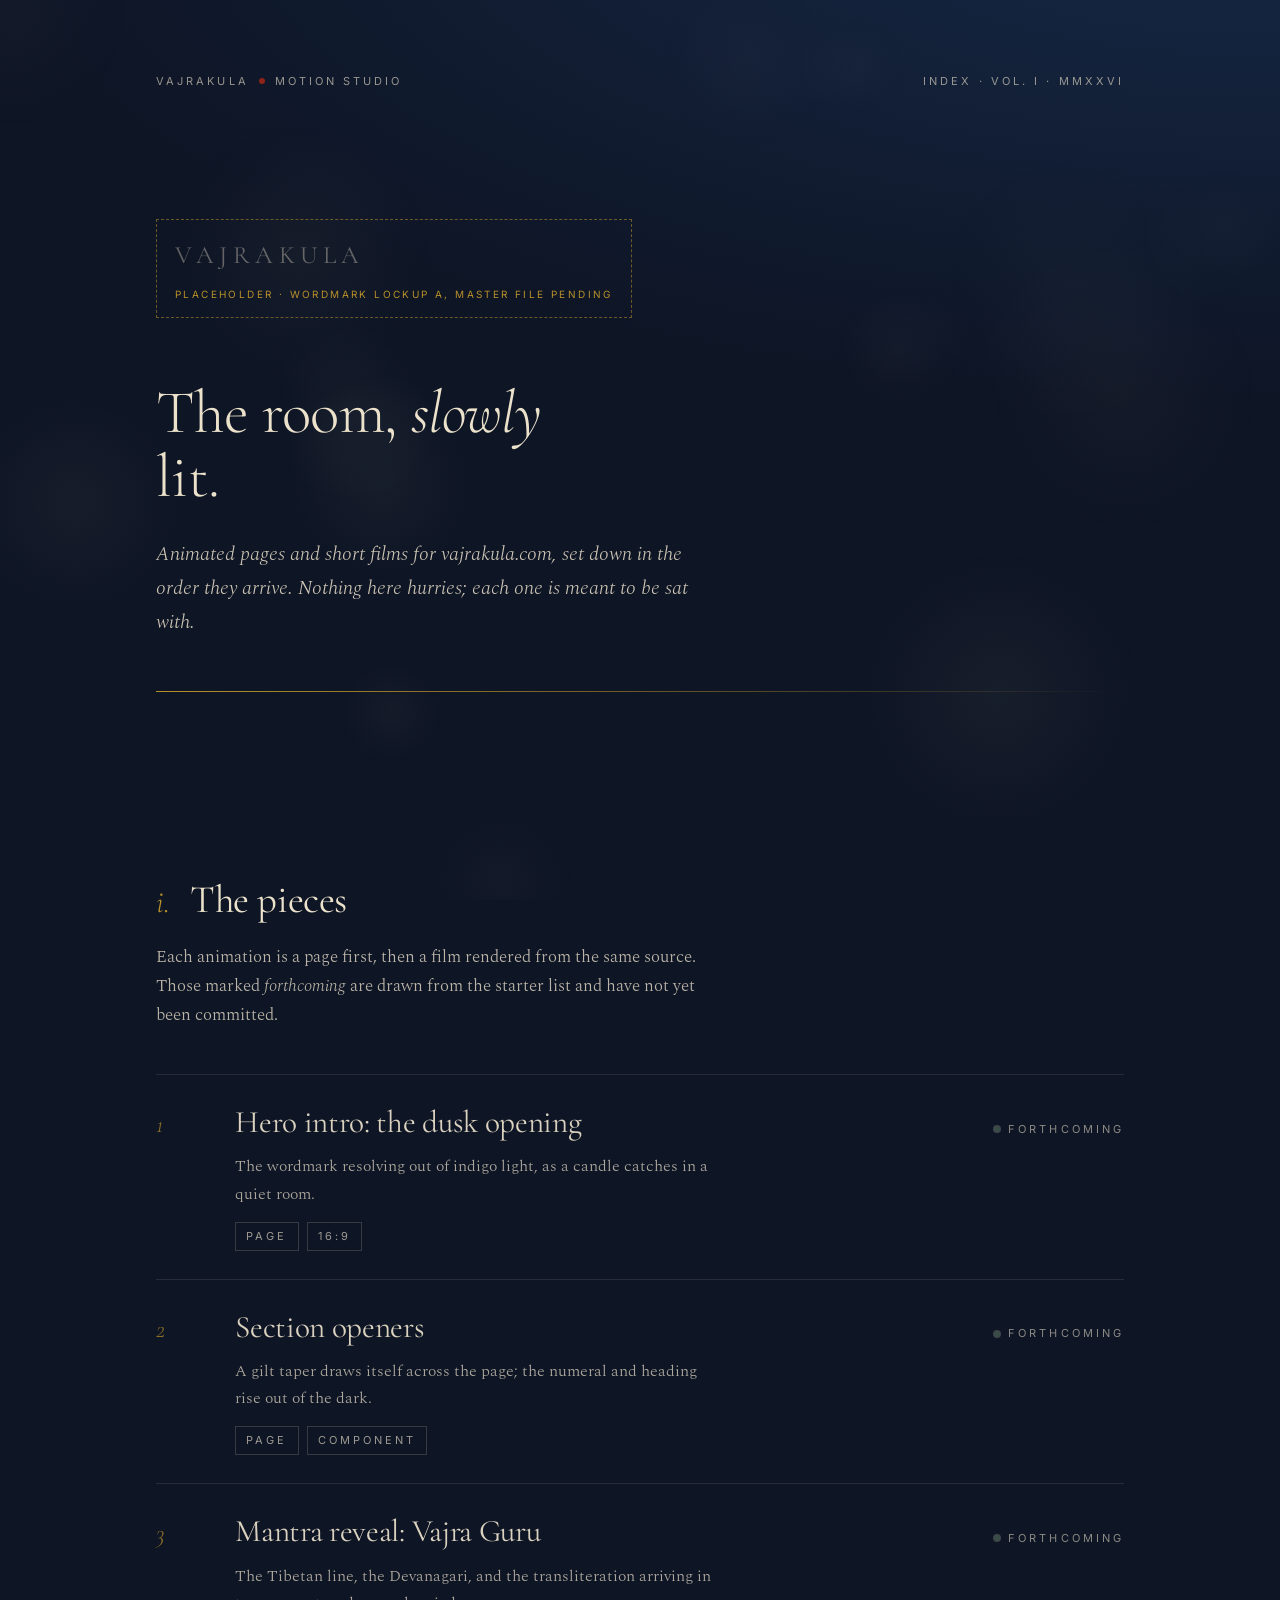
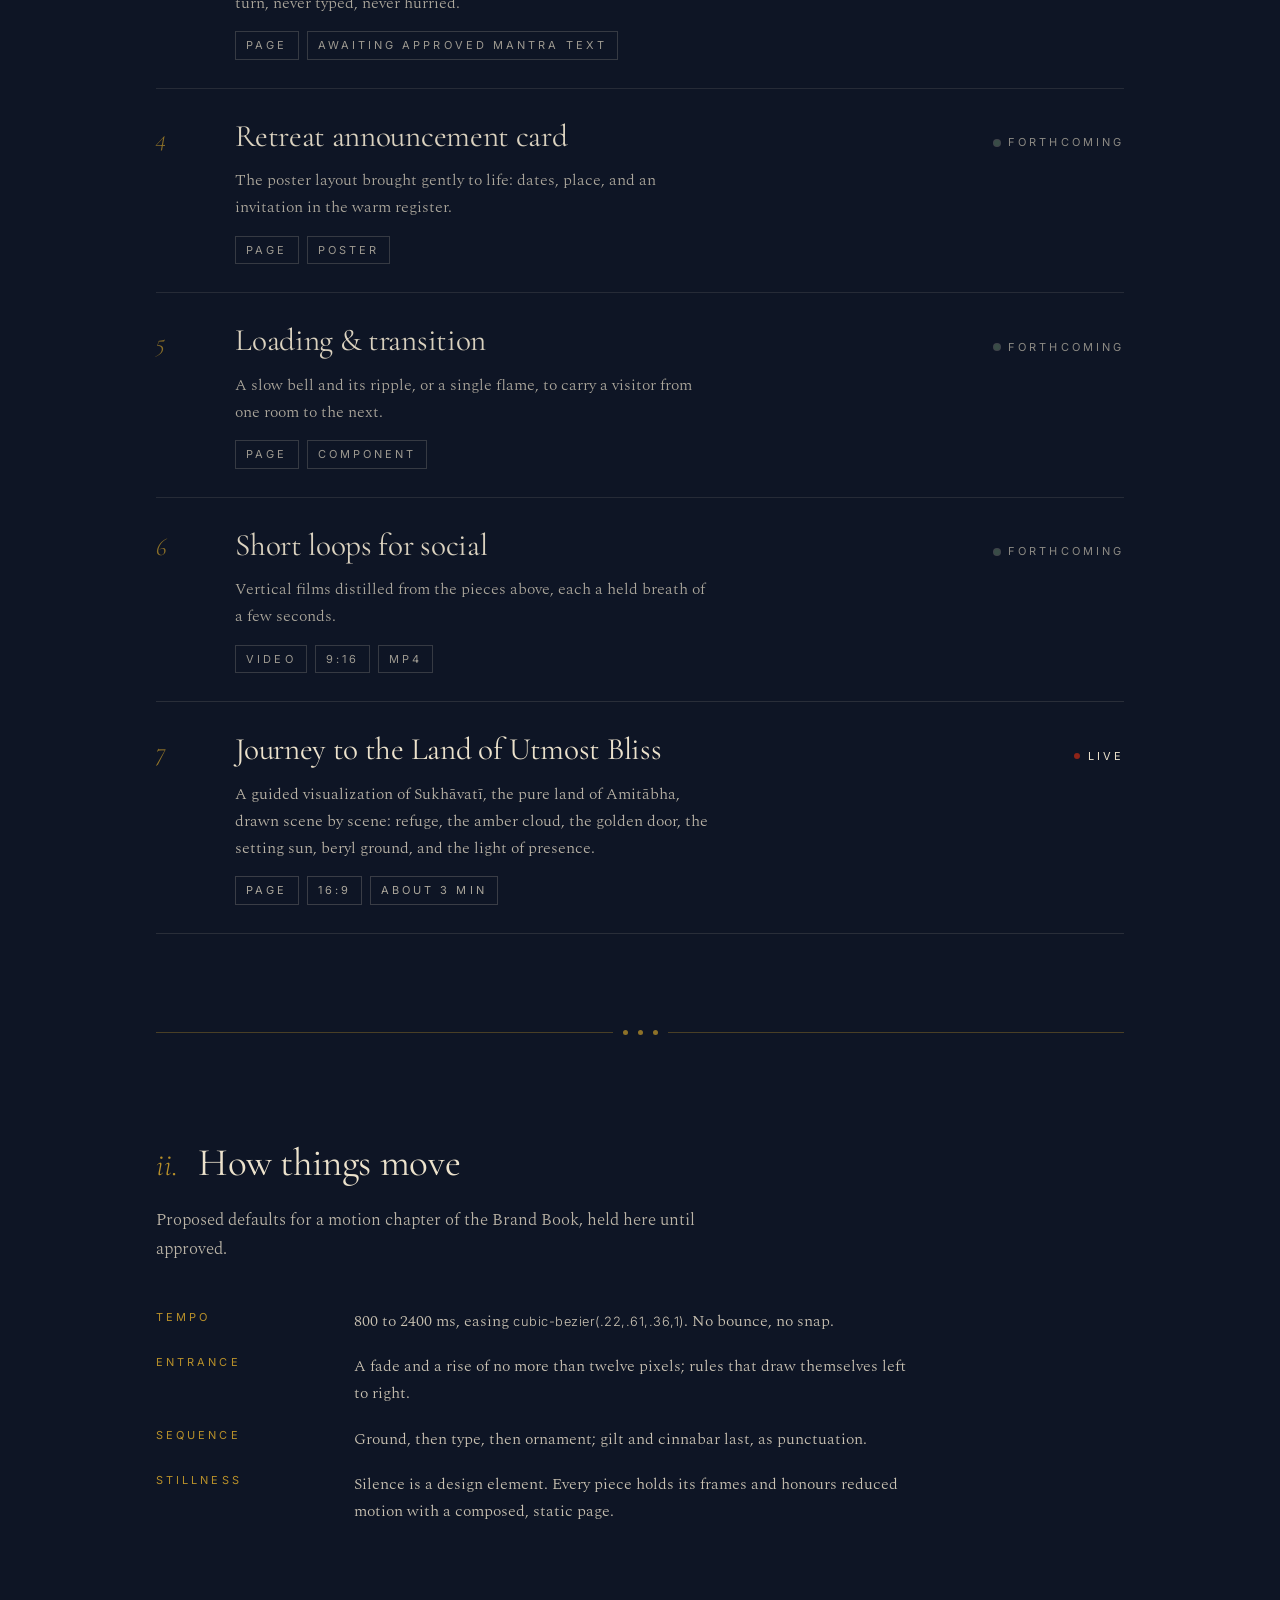
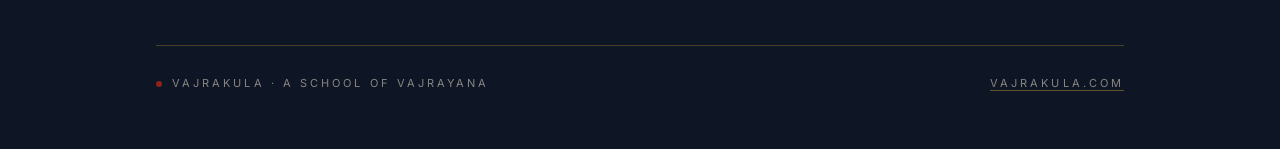
==== index.html @ 088aa79e "Add Utmost Bliss journey animation and list it on the index New piece at animations/utmost-bliss-jou" ====
<!doctype html>
<html lang="en">
<head>
<meta charset="utf-8">
<meta name="viewport" content="width=device-width, initial-scale=1">
<title>Vajrakula Motion Studio</title>
<meta name="description" content="An index of animated pages and short films for vajrakula.com.">
<meta name="theme-color" content="#0E1525">
<link rel="preconnect" href="https://fonts.googleapis.com">
<link rel="preconnect" href="https://fonts.gstatic.com" crossorigin>
<link href="https://fonts.googleapis.com/css2?family=Cormorant+Garamond:ital,wght@0,300;0,400;0,500;1,300;1,400&family=Inter:wght@300;400;500&family=Spectral:ital,wght@0,300;0,400;0,500;1,300;1,400&display=swap" rel="stylesheet">
<style>
  :root{
    --midnight:#0E1525; --lapis:#1D3A64; --bone:#ECE2CC; --jade:#3D524A;
    --cinnabar:#8E2418; --gilt:#B8902A; --sumi:#0A0908;
    --ease:cubic-bezier(.22,.61,.36,1);
    --display:"Cormorant Garamond","Cormorant",Georgia,"Times New Roman",serif;
    --body:"Spectral",Georgia,"Times New Roman",serif;
    --label:"Inter",system-ui,-apple-system,"Segoe UI",sans-serif;
    --step-0:1rem; --step-1:1.25rem; --step-2:1.5625rem; --step-3:1.953rem; --step-4:2.441rem; --step-5:3.052rem; --step-6:3.815rem;
  }
  *{box-sizing:border-box;margin:0;padding:0}
  html{background:var(--midnight);-webkit-text-size-adjust:100%}
  body{
    min-height:100vh;color:var(--bone);background:var(--midnight);
    font-family:var(--body);font-weight:300;font-size:1.0625rem;line-height:1.7;
    position:relative;overflow-x:hidden;
  }

  /* ground: lapis cooling toward midnight, drifting very slowly */
  .dusk{position:fixed;inset:0;z-index:0;pointer-events:none;
    background:
      radial-gradient(120% 70% at 70% -10%, rgba(29,58,100,.55), transparent 60%),
      radial-gradient(90% 60% at 10% 110%, rgba(29,58,100,.28), transparent 65%),
      var(--midnight);
    background-size:140% 140%,140% 140%,auto;
    animation:drift 48s var(--ease) infinite alternate;}
  @keyframes drift{from{background-position:0% 0%,100% 100%,0 0}to{background-position:30% 12%,70% 88%,0 0}}
  #smoke{position:fixed;inset:0;z-index:0;pointer-events:none;width:100%;height:100%;opacity:.9}

  .page{position:relative;z-index:1;max-width:1080px;margin:0 auto;padding:clamp(28px,6vw,72px) clamp(20px,5vw,56px) 56px}

  /* entrance: fade + slight rise, sequenced by --d */
  .rise{opacity:0;transform:translateY(12px);animation:rise 1600ms var(--ease) forwards;animation-delay:var(--d,0ms)}
  @keyframes rise{to{opacity:1;transform:none}}
  .draw{transform:scaleX(0);transform-origin:left center;animation:draw 2200ms var(--ease) forwards;animation-delay:var(--d,0ms)}
  @keyframes draw{to{transform:scaleX(1)}}
  .glow{opacity:0;animation:glow 2400ms var(--ease) forwards;animation-delay:var(--d,0ms)}
  @keyframes glow{to{opacity:1}}

  /* Inter: labels, folios only */
  .label{font-family:var(--label);font-weight:400;font-size:.6875rem;letter-spacing:.28em;text-transform:uppercase}

  /* head */
  .folio{display:flex;justify-content:space-between;gap:16px;color:rgba(236,226,204,.62)}
  .folio .dot{display:inline-block;width:6px;height:6px;border-radius:50%;background:var(--cinnabar);margin:0 .9em;vertical-align:middle;transform:translateY(-1px)}

  header.hero{padding:clamp(56px,11vw,128px) 0 clamp(40px,7vw,80px)}
  .mark-slot{
    display:inline-flex;flex-direction:column;gap:10px;align-items:flex-start;
    border:1px dashed rgba(184,144,42,.55);padding:14px 18px;margin-bottom:clamp(36px,6vw,64px);
    color:rgba(236,226,204,.7);
  }
  .mark-slot b{font-family:var(--display);font-weight:400;font-size:var(--step-2);letter-spacing:.22em;color:rgba(236,226,204,.38)}
  .mark-slot .label{font-size:.625rem;letter-spacing:.24em;color:var(--gilt)}

  h1{font-family:var(--display);font-weight:300;letter-spacing:-.01em;line-height:1.04;font-size:clamp(2.6rem,7.4vw,var(--step-6));max-width:14ch}
  h1 em{font-style:italic;font-weight:300}
  .lede{font-size:var(--step-1);font-style:italic;max-width:56ch;margin-top:28px;color:rgba(236,226,204,.86)}

  /* gilt taper */
  .taper{height:1px;width:100%;margin:clamp(32px,5vw,52px) 0 0;
    background:linear-gradient(90deg,var(--gilt) 0%,rgba(184,144,42,.6) 45%,transparent 100%)}

  /* sections */
  section{margin-top:clamp(56px,9vw,104px)}
  .opener{display:flex;align-items:baseline;gap:20px;margin-bottom:10px}
  .numeral{font-family:var(--display);font-style:italic;font-weight:300;font-size:var(--step-3);color:var(--gilt)}
  h2{font-family:var(--display);font-weight:400;letter-spacing:-.01em;font-size:var(--step-4);line-height:1.1}
  .note{max-width:60ch;color:rgba(236,226,204,.78);margin:14px 0 clamp(28px,4vw,44px)}

  /* animation list */
  ol.index{list-style:none}
  .piece{position:relative;display:grid;grid-template-columns:3.2rem 1fr auto;gap:8px 28px;align-items:baseline;
    padding:28px 0;border-top:1px solid rgba(236,226,204,.12);color:inherit;text-decoration:none}
  ol.index li:last-child .piece{border-bottom:1px solid rgba(236,226,204,.12)}
  .piece .n{font-family:var(--display);font-style:italic;font-size:var(--step-2);color:rgba(184,144,42,.8)}
  .piece h3{font-family:var(--display);font-weight:400;font-size:var(--step-3);line-height:1.15;letter-spacing:-.01em;grid-column:2}
  .piece p{grid-column:2;max-width:60ch;color:rgba(236,226,204,.78);font-size:1rem}
  .piece .meta{grid-column:3;grid-row:1 / span 2;text-align:right;display:flex;flex-direction:column;gap:8px;align-items:flex-end;color:rgba(236,226,204,.62)}
  .tags{display:flex;gap:8px;flex-wrap:wrap;grid-column:2;margin-top:6px}
  .tag{border:1px solid rgba(236,226,204,.2);padding:4px 10px;color:rgba(236,226,204,.7)}
  .status{display:inline-flex;align-items:center;gap:.7em}
  .status i{width:6px;height:6px;border-radius:50%;background:var(--jade);box-shadow:0 0 0 1px rgba(236,226,204,.25)}
  .status.live i{background:var(--cinnabar);box-shadow:none}
  .status.live{color:var(--bone)}

  /* live pieces are links; the gilt rule draws under the title on hover/focus */
  a.piece h3{background:linear-gradient(var(--gilt),var(--gilt)) 0 100%/0% 1px no-repeat;
    transition:background-size 1200ms var(--ease);display:inline-block;justify-self:start;padding-bottom:4px}
  a.piece:hover h3,a.piece:focus-visible h3{background-size:100% 1px}
  a.piece:focus-visible{outline:1px solid var(--gilt);outline-offset:6px}
  a.piece::after{content:"";position:absolute;inset:0;background:radial-gradient(60% 100% at 20% 50%,rgba(184,144,42,.07),transparent 70%);opacity:0;transition:opacity 1400ms var(--ease);pointer-events:none}
  a.piece:hover::after{opacity:1}
  li.pending .piece{opacity:.92}

  /* rosary rule between sections */
  .rosary{display:flex;align-items:center;gap:10px;margin-top:clamp(56px,9vw,96px);color:var(--gilt)}
  .rosary span{width:5px;height:5px;border-radius:50%;background:currentColor;opacity:.75}
  .rosary hr{flex:1;border:0;height:1px;background:rgba(184,144,42,.35)}

  /* motion defaults */
  dl.defaults{display:grid;grid-template-columns:minmax(120px,170px) 1fr;gap:18px 28px;max-width:760px}
  dl.defaults dt{color:var(--gilt)}
  dl.defaults dd{color:rgba(236,226,204,.85);font-size:1rem}

  /* footer */
  footer{margin-top:clamp(64px,10vw,120px);padding-top:28px;border-top:1px solid rgba(184,144,42,.35);
    display:flex;justify-content:space-between;gap:16px;flex-wrap:wrap;color:rgba(236,226,204,.55)}
  footer .dot{display:inline-block;width:6px;height:6px;border-radius:50%;background:var(--cinnabar);margin-right:.9em;vertical-align:middle}
  footer a{color:inherit;text-decoration:none;border-bottom:1px solid rgba(184,144,42,.5)}

  @media (max-width:640px){
    .piece{grid-template-columns:2.4rem 1fr;gap:6px 16px}
    .piece .meta{grid-column:2;grid-row:auto;flex-direction:row;align-items:center;text-align:left;margin-top:4px}
    dl.defaults{grid-template-columns:1fr;gap:4px 0}
    dl.defaults dd{margin-bottom:14px}
  }

  /* reduced motion: fully composed, static */
  @media (prefers-reduced-motion:reduce){
    .rise,.draw,.glow{animation:none!important;opacity:1!important;transform:none!important}
    .dusk{animation:none}
    #smoke{display:none}
    a.piece h3{transition:none}
  }
</style>
</head>
<body>
<div class="dusk" aria-hidden="true"></div>
<canvas id="smoke" aria-hidden="true"></canvas>

<main class="page">

  <div class="folio label rise" style="--d:200ms">
    <span>Vajrakula<i class="dot"></i>Motion Studio</span>
    <span>Index · Vol. I · MMXXVI</span>
  </div>

  <header class="hero">
    <!-- PLACEHOLDER: replace with Wordmark lockup A (stacked primary) from the master files. Not re-typeset on purpose. -->
    <div class="mark-slot rise" style="--d:900ms">
      <b aria-hidden="true">VAJRAKULA</b>
      <span class="label">Placeholder · wordmark lockup A, master file pending</span>
    </div>

    <h1 class="rise" style="--d:1500ms">The room, <em>slowly</em> lit.</h1>
    <p class="lede rise" style="--d:2300ms">Animated pages and short films for vajrakula.com, set down in the order they arrive. Nothing here hurries; each one is meant to be sat with.</p>
    <div class="taper draw" style="--d:3000ms" aria-hidden="true"></div>
  </header>

  <section aria-labelledby="pieces">
    <div class="opener rise" style="--d:3400ms">
      <span class="numeral">i.</span>
      <h2 id="pieces">The pieces</h2>
    </div>
    <p class="note rise" style="--d:3600ms">Each animation is a page first, then a film rendered from the same source. Those marked <em>forthcoming</em> are drawn from the starter list and have not yet been committed.</p>

    <ol class="index">

      <!--
        TO PUBLISH A PIECE: change its <div class="piece"> to <a class="piece" href="animations/<folder>/">,
        close with </a>, add class "live" to .status, and swap "Forthcoming" for "Live".
        Commit the folder animations/<folder>/ (index.html, style.css, script.js, assets/).
      -->

      <li class="pending rise" style="--d:3900ms">
        <div class="piece">
          <span class="n">1</span>
          <h3>Hero intro: the dusk opening</h3>
          <p>The wordmark resolving out of indigo light, as a candle catches in a quiet room.</p>
          <div class="tags label"><span class="tag">Page</span><span class="tag">16:9</span></div>
          <div class="meta label"><span class="status"><i></i>Forthcoming</span></div>
        </div>
      </li>

      <li class="pending rise" style="--d:4200ms">
        <div class="piece">
          <span class="n">2</span>
          <h3>Section openers</h3>
          <p>A gilt taper draws itself across the page; the numeral and heading rise out of the dark.</p>
          <div class="tags label"><span class="tag">Page</span><span class="tag">Component</span></div>
          <div class="meta label"><span class="status"><i></i>Forthcoming</span></div>
        </div>
      </li>

      <li class="pending rise" style="--d:4500ms">
        <div class="piece">
          <span class="n">3</span>
          <h3>Mantra reveal: Vajra Guru</h3>
          <p>The Tibetan line, the Devanagari, and the transliteration arriving in turn, never typed, never hurried.</p>
          <div class="tags label"><span class="tag">Page</span><span class="tag">Awaiting approved mantra text</span></div>
          <div class="meta label"><span class="status"><i></i>Forthcoming</span></div>
        </div>
      </li>

      <li class="pending rise" style="--d:4800ms">
        <div class="piece">
          <span class="n">4</span>
          <h3>Retreat announcement card</h3>
          <p>The poster layout brought gently to life: dates, place, and an invitation in the warm register.</p>
          <div class="tags label"><span class="tag">Page</span><span class="tag">Poster</span></div>
          <div class="meta label"><span class="status"><i></i>Forthcoming</span></div>
        </div>
      </li>

      <li class="pending rise" style="--d:5100ms">
        <div class="piece">
          <span class="n">5</span>
          <h3>Loading &amp; transition</h3>
          <p>A slow bell and its ripple, or a single flame, to carry a visitor from one room to the next.</p>
          <div class="tags label"><span class="tag">Page</span><span class="tag">Component</span></div>
          <div class="meta label"><span class="status"><i></i>Forthcoming</span></div>
        </div>
      </li>

      <li class="pending rise" style="--d:5400ms">
        <div class="piece">
          <span class="n">6</span>
          <h3>Short loops for social</h3>
          <p>Vertical films distilled from the pieces above, each a held breath of a few seconds.</p>
          <div class="tags label"><span class="tag">Video</span><span class="tag">9:16</span><span class="tag">MP4</span></div>
          <div class="meta label"><span class="status"><i></i>Forthcoming</span></div>
        </div>
      </li>

      <li class="rise" style="--d:5700ms">
        <a class="piece" href="animations/utmost-bliss-journey/">
          <span class="n">7</span>
          <h3>Journey to the Land of Utmost Bliss</h3>
          <p>A guided visualization of Sukhāvatī, the pure land of Amitābha, drawn scene by scene: refuge, the amber cloud, the golden door, the setting sun, beryl ground, and the light of presence.</p>
          <div class="tags label"><span class="tag">Page</span><span class="tag">16:9</span><span class="tag">About 3 min</span></div>
          <div class="meta label"><span class="status live"><i></i>Live</span></div>
        </a>
      </li>

    </ol>
  </section>

  <div class="rosary glow" style="--d:5800ms" aria-hidden="true"><hr><span></span><span></span><span></span><hr></div>

  <section aria-labelledby="tempo">
    <div class="opener rise" style="--d:6000ms">
      <span class="numeral">ii.</span>
      <h2 id="tempo">How things move</h2>
    </div>
    <p class="note rise" style="--d:6200ms">Proposed defaults for a motion chapter of the Brand Book, held here until approved.</p>
    <dl class="defaults rise" style="--d:6400ms">
      <dt class="label">Tempo</dt><dd>800 to 2400 ms, easing <code style="font-family:var(--label);font-size:.8em;letter-spacing:.04em">cubic-bezier(.22,.61,.36,1)</code>. No bounce, no snap.</dd>
      <dt class="label">Entrance</dt><dd>A fade and a rise of no more than twelve pixels; rules that draw themselves left to right.</dd>
      <dt class="label">Sequence</dt><dd>Ground, then type, then ornament; gilt and cinnabar last, as punctuation.</dd>
      <dt class="label">Stillness</dt><dd>Silence is a design element. Every piece holds its frames and honours reduced motion with a composed, static page.</dd>
    </dl>
  </section>

  <footer class="label rise" style="--d:6800ms">
    <span><i class="dot"></i>Vajrakula · A School of Vajrayana</span>
    <span><a href="https://vajrakula.com">vajrakula.com</a></span>
  </footer>
</main>

<script>
/* Incense smoke: a few slow, faint drifting wisps. Skipped entirely under reduced motion. */
(function(){
  if (window.matchMedia && matchMedia('(prefers-reduced-motion: reduce)').matches) return;
  var c = document.getElementById('smoke'), x = c.getContext('2d'), W, H, P = [], dpr = Math.min(window.devicePixelRatio||1, 2);
  function size(){ W = c.width = innerWidth*dpr; H = c.height = innerHeight*dpr; }
  function spawn(init){
    return { x: Math.random()*W, y: init ? Math.random()*H : H + 80*dpr,
      r: (60 + Math.random()*120)*dpr, vy: -(.10 + Math.random()*.16)*dpr,
      ph: Math.random()*6.28, sw: (.15 + Math.random()*.25)*dpr, a: .018 + Math.random()*.03 };
  }
  size(); addEventListener('resize', size);
  for (var i=0;i<14;i++) P.push(spawn(true));
  function frame(t){
    x.clearRect(0,0,W,H);
    for (var i=0;i<P.length;i++){
      var p=P[i]; p.y+=p.vy; p.x+=Math.sin(t/4000+p.ph)*p.sw;
      if (p.y < -p.r) P[i]=spawn(false);
      var g=x.createRadialGradient(p.x,p.y,0,p.x,p.y,p.r);
      g.addColorStop(0,'rgba(236,226,204,'+p.a+')'); g.addColorStop(1,'rgba(236,226,204,0)');
      x.fillStyle=g; x.beginPath(); x.arc(p.x,p.y,p.r,0,6.283); x.fill();
    }
    requestAnimationFrame(frame);
  }
  requestAnimationFrame(frame);
})();
</script>
</body>
</html>
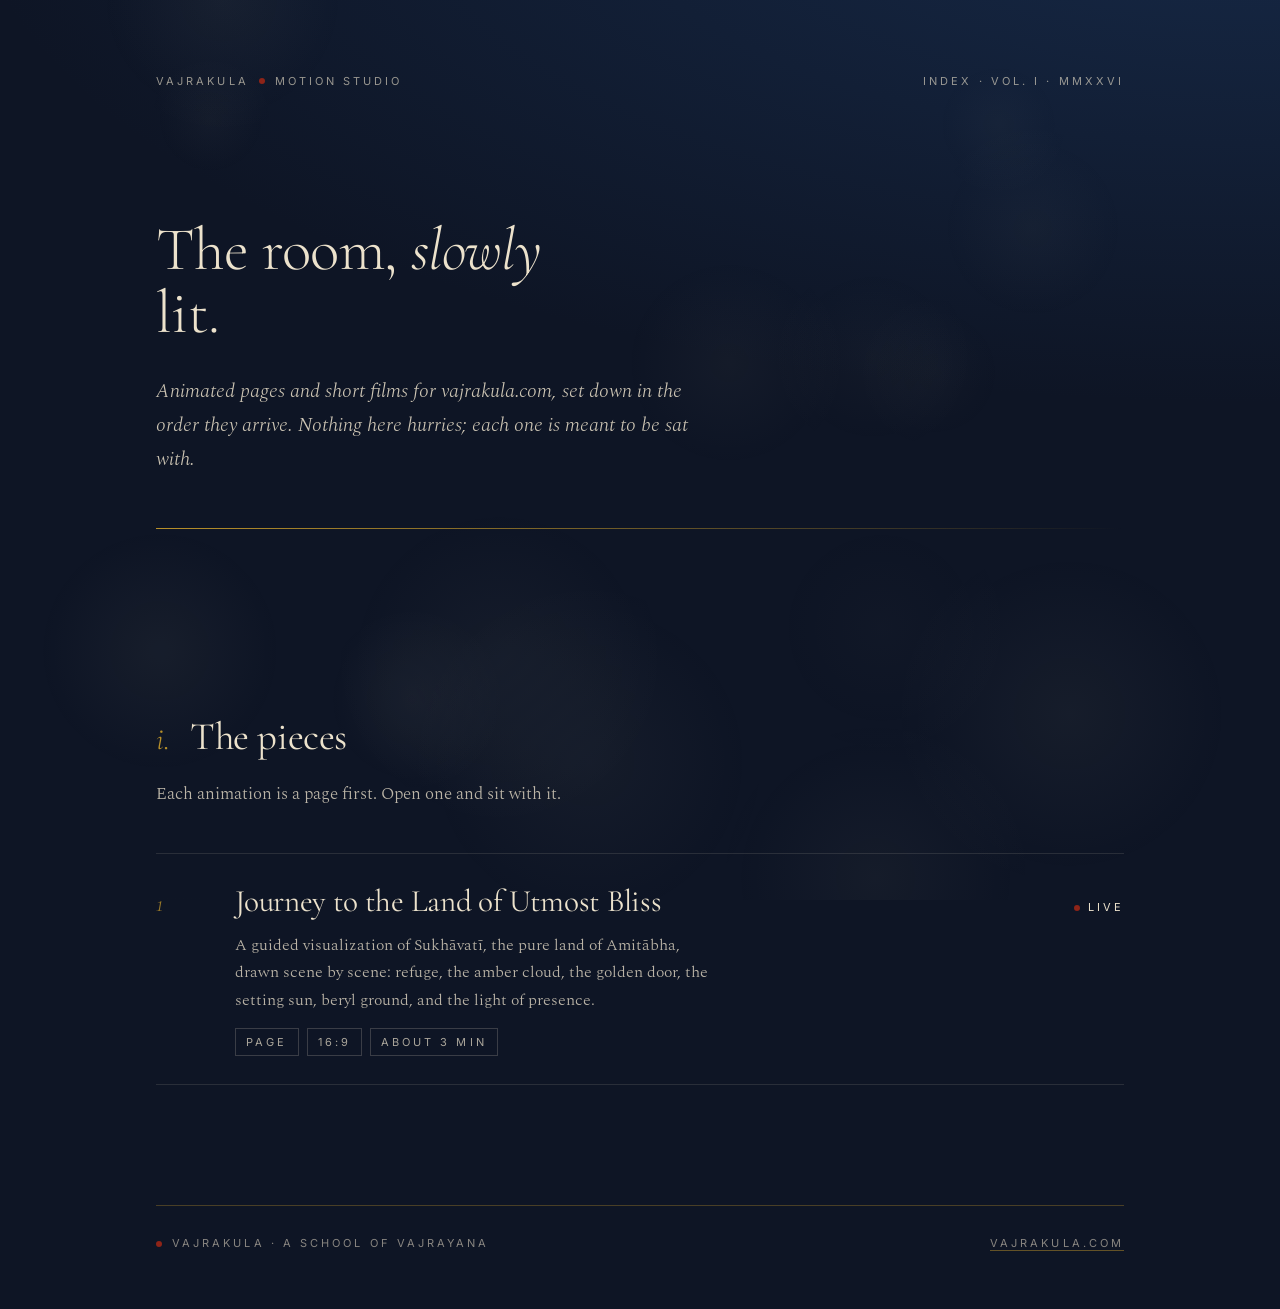
==== commit 8a0ae086: "Simplify index to live pieces only Remove the wordmark placeholder, the six forthcoming entries, the" ====
--- a/index.html
+++ b/index.html
@@ -56,13 +56,6 @@
   .folio .dot{display:inline-block;width:6px;height:6px;border-radius:50%;background:var(--cinnabar);margin:0 .9em;vertical-align:middle;transform:translateY(-1px)}
 
   header.hero{padding:clamp(56px,11vw,128px) 0 clamp(40px,7vw,80px)}
-  .mark-slot{
-    display:inline-flex;flex-direction:column;gap:10px;align-items:flex-start;
-    border:1px dashed rgba(184,144,42,.55);padding:14px 18px;margin-bottom:clamp(36px,6vw,64px);
-    color:rgba(236,226,204,.7);
-  }
-  .mark-slot b{font-family:var(--display);font-weight:400;font-size:var(--step-2);letter-spacing:.22em;color:rgba(236,226,204,.38)}
-  .mark-slot .label{font-size:.625rem;letter-spacing:.24em;color:var(--gilt)}
 
   h1{font-family:var(--display);font-weight:300;letter-spacing:-.01em;line-height:1.04;font-size:clamp(2.6rem,7.4vw,var(--step-6));max-width:14ch}
   h1 em{font-style:italic;font-weight:300}
@@ -102,7 +95,6 @@
   a.piece:focus-visible{outline:1px solid var(--gilt);outline-offset:6px}
   a.piece::after{content:"";position:absolute;inset:0;background:radial-gradient(60% 100% at 20% 50%,rgba(184,144,42,.07),transparent 70%);opacity:0;transition:opacity 1400ms var(--ease);pointer-events:none}
   a.piece:hover::after{opacity:1}
-  li.pending .piece{opacity:.92}
 
   /* rosary rule between sections */
   .rosary{display:flex;align-items:center;gap:10px;margin-top:clamp(56px,9vw,96px);color:var(--gilt)}
@@ -148,12 +140,6 @@
   </div>
 
   <header class="hero">
-    <!-- PLACEHOLDER: replace with Wordmark lockup A (stacked primary) from the master files. Not re-typeset on purpose. -->
-    <div class="mark-slot rise" style="--d:900ms">
-      <b aria-hidden="true">VAJRAKULA</b>
-      <span class="label">Placeholder · wordmark lockup A, master file pending</span>
-    </div>
-
     <h1 class="rise" style="--d:1500ms">The room, <em>slowly</em> lit.</h1>
     <p class="lede rise" style="--d:2300ms">Animated pages and short films for vajrakula.com, set down in the order they arrive. Nothing here hurries; each one is meant to be sat with.</p>
     <div class="taper draw" style="--d:3000ms" aria-hidden="true"></div>
@@ -164,79 +150,12 @@
       <span class="numeral">i.</span>
       <h2 id="pieces">The pieces</h2>
     </div>
-    <p class="note rise" style="--d:3600ms">Each animation is a page first, then a film rendered from the same source. Those marked <em>forthcoming</em> are drawn from the starter list and have not yet been committed.</p>
+    <p class="note rise" style="--d:3600ms">Each animation is a page first. Open one and sit with it.</p>
 
     <ol class="index">
-
-      <!--
-        TO PUBLISH A PIECE: change its <div class="piece"> to <a class="piece" href="animations/<folder>/">,
-        close with </a>, add class "live" to .status, and swap "Forthcoming" for "Live".
-        Commit the folder animations/<folder>/ (index.html, style.css, script.js, assets/).
-      -->
-
-      <li class="pending rise" style="--d:3900ms">
-        <div class="piece">
+      <li class="rise" style="--d:3900ms">
+        <a class="piece" href="animations/utmost-bliss-journey/">
           <span class="n">1</span>
-          <h3>Hero intro: the dusk opening</h3>
-          <p>The wordmark resolving out of indigo light, as a candle catches in a quiet room.</p>
-          <div class="tags label"><span class="tag">Page</span><span class="tag">16:9</span></div>
-          <div class="meta label"><span class="status"><i></i>Forthcoming</span></div>
-        </div>
-      </li>
-
-      <li class="pending rise" style="--d:4200ms">
-        <div class="piece">
-          <span class="n">2</span>
-          <h3>Section openers</h3>
-          <p>A gilt taper draws itself across the page; the numeral and heading rise out of the dark.</p>
-          <div class="tags label"><span class="tag">Page</span><span class="tag">Component</span></div>
-          <div class="meta label"><span class="status"><i></i>Forthcoming</span></div>
-        </div>
-      </li>
-
-      <li class="pending rise" style="--d:4500ms">
-        <div class="piece">
-          <span class="n">3</span>
-          <h3>Mantra reveal: Vajra Guru</h3>
-          <p>The Tibetan line, the Devanagari, and the transliteration arriving in turn, never typed, never hurried.</p>
-          <div class="tags label"><span class="tag">Page</span><span class="tag">Awaiting approved mantra text</span></div>
-          <div class="meta label"><span class="status"><i></i>Forthcoming</span></div>
-        </div>
-      </li>
-
-      <li class="pending rise" style="--d:4800ms">
-        <div class="piece">
-          <span class="n">4</span>
-          <h3>Retreat announcement card</h3>
-          <p>The poster layout brought gently to life: dates, place, and an invitation in the warm register.</p>
-          <div class="tags label"><span class="tag">Page</span><span class="tag">Poster</span></div>
-          <div class="meta label"><span class="status"><i></i>Forthcoming</span></div>
-        </div>
-      </li>
-
-      <li class="pending rise" style="--d:5100ms">
-        <div class="piece">
-          <span class="n">5</span>
-          <h3>Loading &amp; transition</h3>
-          <p>A slow bell and its ripple, or a single flame, to carry a visitor from one room to the next.</p>
-          <div class="tags label"><span class="tag">Page</span><span class="tag">Component</span></div>
-          <div class="meta label"><span class="status"><i></i>Forthcoming</span></div>
-        </div>
-      </li>
-
-      <li class="pending rise" style="--d:5400ms">
-        <div class="piece">
-          <span class="n">6</span>
-          <h3>Short loops for social</h3>
-          <p>Vertical films distilled from the pieces above, each a held breath of a few seconds.</p>
-          <div class="tags label"><span class="tag">Video</span><span class="tag">9:16</span><span class="tag">MP4</span></div>
-          <div class="meta label"><span class="status"><i></i>Forthcoming</span></div>
-        </div>
-      </li>
-
-      <li class="rise" style="--d:5700ms">
-        <a class="piece" href="animations/utmost-bliss-journey/">
-          <span class="n">7</span>
           <h3>Journey to the Land of Utmost Bliss</h3>
           <p>A guided visualization of Sukhāvatī, the pure land of Amitābha, drawn scene by scene: refuge, the amber cloud, the golden door, the setting sun, beryl ground, and the light of presence.</p>
           <div class="tags label"><span class="tag">Page</span><span class="tag">16:9</span><span class="tag">About 3 min</span></div>
@@ -247,23 +166,8 @@
     </ol>
   </section>
 
-  <div class="rosary glow" style="--d:5800ms" aria-hidden="true"><hr><span></span><span></span><span></span><hr></div>
-
-  <section aria-labelledby="tempo">
-    <div class="opener rise" style="--d:6000ms">
-      <span class="numeral">ii.</span>
-      <h2 id="tempo">How things move</h2>
-    </div>
-    <p class="note rise" style="--d:6200ms">Proposed defaults for a motion chapter of the Brand Book, held here until approved.</p>
-    <dl class="defaults rise" style="--d:6400ms">
-      <dt class="label">Tempo</dt><dd>800 to 2400 ms, easing <code style="font-family:var(--label);font-size:.8em;letter-spacing:.04em">cubic-bezier(.22,.61,.36,1)</code>. No bounce, no snap.</dd>
-      <dt class="label">Entrance</dt><dd>A fade and a rise of no more than twelve pixels; rules that draw themselves left to right.</dd>
-      <dt class="label">Sequence</dt><dd>Ground, then type, then ornament; gilt and cinnabar last, as punctuation.</dd>
-      <dt class="label">Stillness</dt><dd>Silence is a design element. Every piece holds its frames and honours reduced motion with a composed, static page.</dd>
-    </dl>
-  </section>
-
-  <footer class="label rise" style="--d:6800ms">
+
+  <footer class="label rise" style="--d:4400ms">
     <span><i class="dot"></i>Vajrakula · A School of Vajrayana</span>
     <span><a href="https://vajrakula.com">vajrakula.com</a></span>
   </footer>
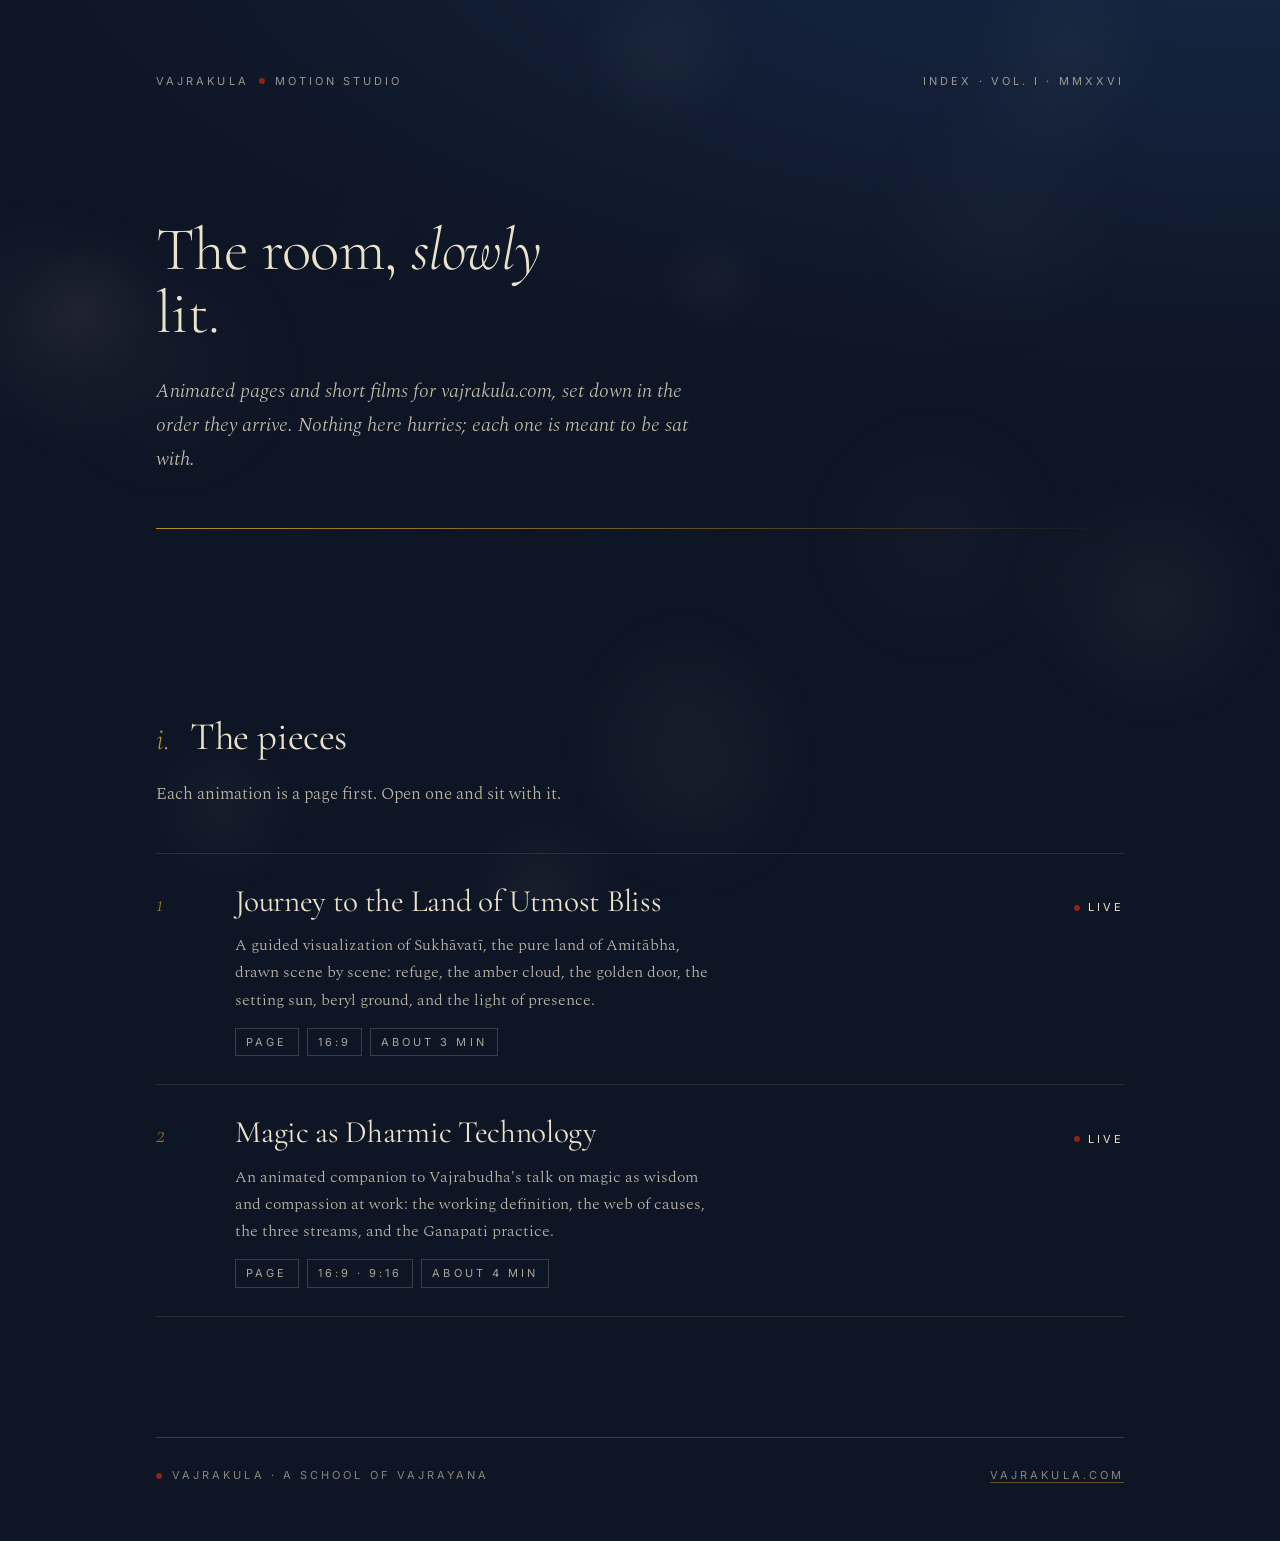
==== commit d2bf8f03: "Add Magic as Dharmic Technology animation Animated companion to Vajrabudha's talk (10 chapters, ~4 m" ====
--- a/index.html
+++ b/index.html
@@ -163,6 +163,16 @@
         </a>
       </li>
 
+      <li class="rise" style="--d:4300ms">
+        <a class="piece" href="animations/magic-dharmic-technology/">
+          <span class="n">2</span>
+          <h3>Magic as Dharmic Technology</h3>
+          <p>An animated companion to Vajrabudha's talk on magic as wisdom and compassion at work: the working definition, the web of causes, the three streams, and the Ganapati practice.</p>
+          <div class="tags label"><span class="tag">Page</span><span class="tag">16:9 · 9:16</span><span class="tag">About 4 min</span></div>
+          <div class="meta label"><span class="status live"><i></i>Live</span></div>
+        </a>
+      </li>
+
     </ol>
   </section>
 
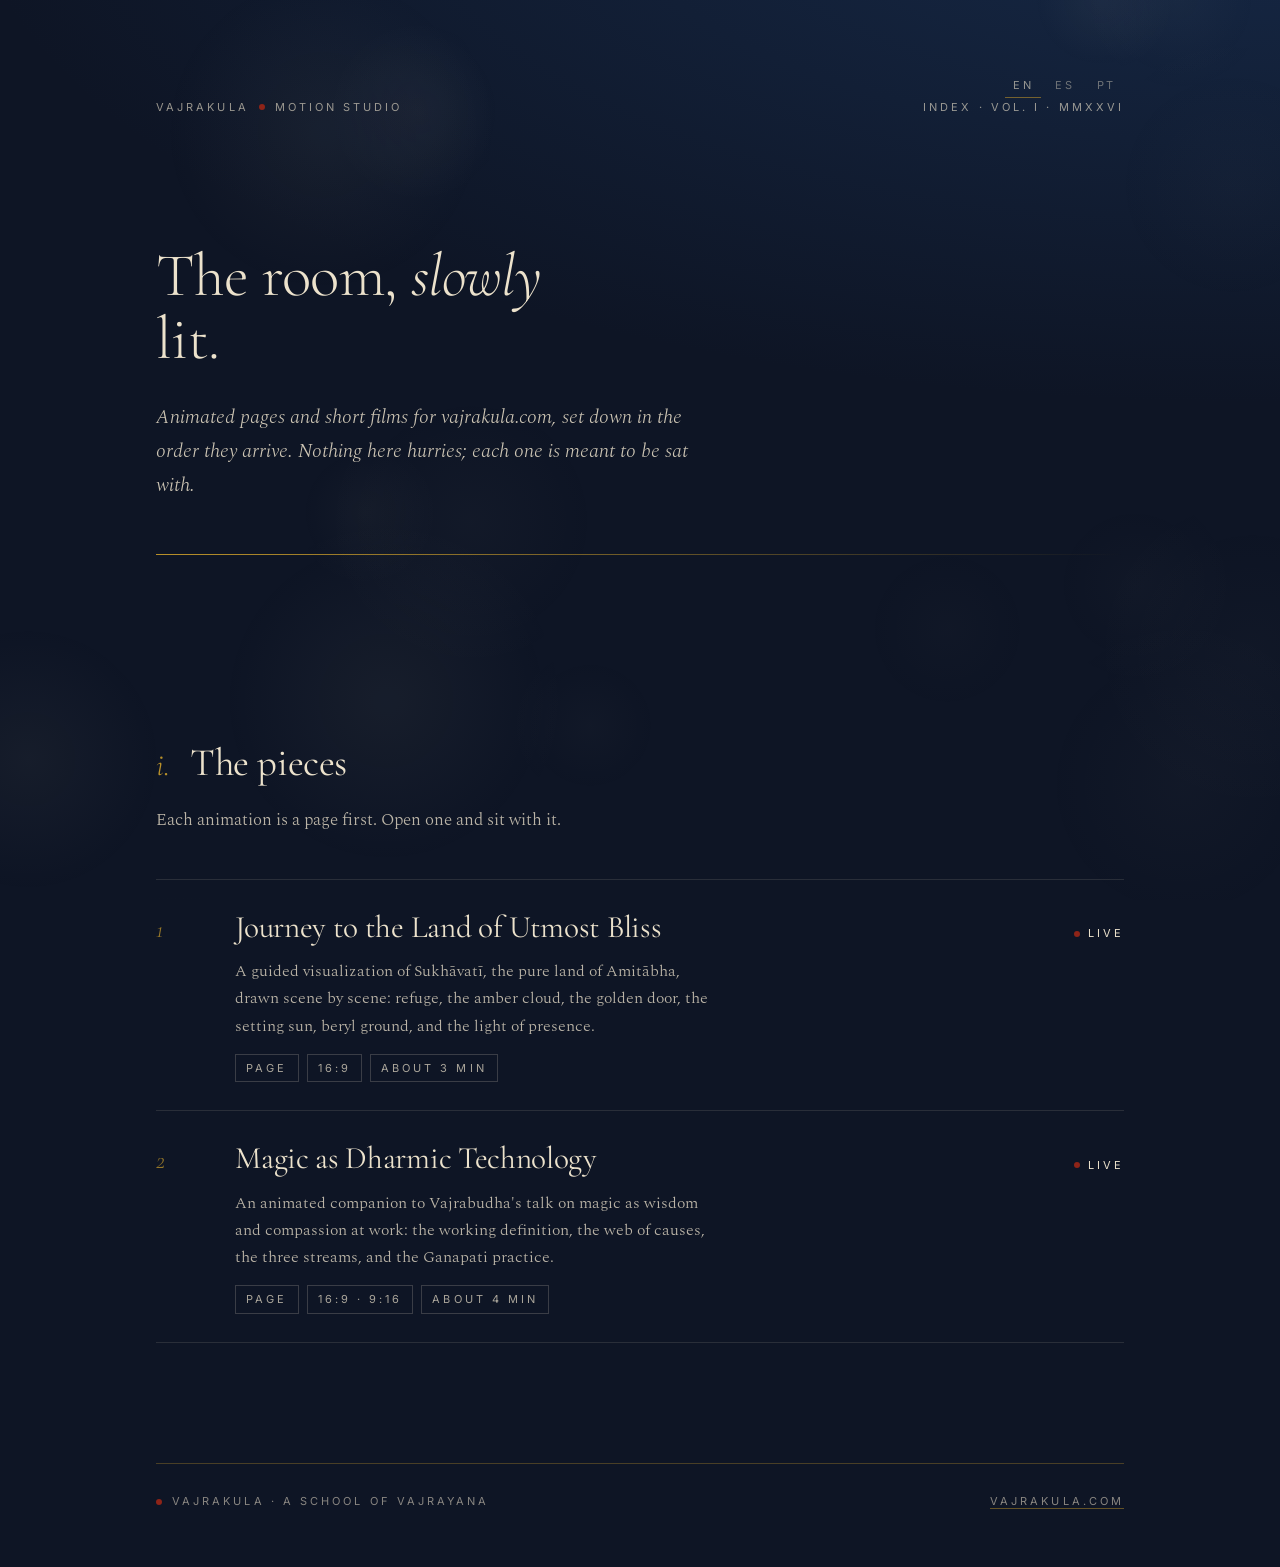
==== commit 41ad286f: "Translate gallery index and Utmost Bliss journey into Spanish and Portuguese Adds EN/ES/PT switcher " ====
--- a/index.html
+++ b/index.html
@@ -51,6 +51,14 @@
   /* Inter: labels, folios only */
   .label{font-family:var(--label);font-weight:400;font-size:.6875rem;letter-spacing:.28em;text-transform:uppercase}
 
+  /* language switcher */
+  .langbar{display:flex;justify-content:flex-end;gap:6px;opacity:.6;transition:opacity .6s var(--ease)}
+  .langbar:hover,.langbar:focus-within{opacity:1}
+  .langbar button{font:400 .6875rem/1 var(--label);letter-spacing:.24em;text-transform:uppercase;color:rgba(236,226,204,.7);background:none;border:0;border-bottom:1px solid transparent;padding:8px 8px 6px;cursor:pointer}
+  .langbar button:hover{color:var(--bone)}
+  .langbar button[aria-current="true"]{color:var(--bone);border-bottom-color:var(--gilt)}
+  .langbar button:focus-visible{outline:1px solid var(--gilt);outline-offset:2px}
+
   /* head */
   .folio{display:flex;justify-content:space-between;gap:16px;color:rgba(236,226,204,.62)}
   .folio .dot{display:inline-block;width:6px;height:6px;border-radius:50%;background:var(--cinnabar);margin:0 .9em;vertical-align:middle;transform:translateY(-1px)}
@@ -134,42 +142,44 @@
 
 <main class="page">
 
+  <nav class="langbar" id="langbar" aria-label="Language"><button data-l="en">EN</button><button data-l="es">ES</button><button data-l="pt">PT</button></nav>
+
   <div class="folio label rise" style="--d:200ms">
     <span>Vajrakula<i class="dot"></i>Motion Studio</span>
-    <span>Index · Vol. I · MMXXVI</span>
+    <span data-t>Index · Vol. I · MMXXVI</span>
   </div>
 
   <header class="hero">
-    <h1 class="rise" style="--d:1500ms">The room, <em>slowly</em> lit.</h1>
-    <p class="lede rise" style="--d:2300ms">Animated pages and short films for vajrakula.com, set down in the order they arrive. Nothing here hurries; each one is meant to be sat with.</p>
+    <h1 class="rise" style="--d:1500ms" data-t>The room, <em>slowly</em> lit.</h1>
+    <p class="lede rise" style="--d:2300ms" data-t>Animated pages and short films for vajrakula.com, set down in the order they arrive. Nothing here hurries; each one is meant to be sat with.</p>
     <div class="taper draw" style="--d:3000ms" aria-hidden="true"></div>
   </header>
 
   <section aria-labelledby="pieces">
     <div class="opener rise" style="--d:3400ms">
       <span class="numeral">i.</span>
-      <h2 id="pieces">The pieces</h2>
+      <h2 id="pieces" data-t>The pieces</h2>
     </div>
-    <p class="note rise" style="--d:3600ms">Each animation is a page first. Open one and sit with it.</p>
+    <p class="note rise" style="--d:3600ms" data-t>Each animation is a page first. Open one and sit with it.</p>
 
     <ol class="index">
       <li class="rise" style="--d:3900ms">
         <a class="piece" href="animations/utmost-bliss-journey/">
           <span class="n">1</span>
-          <h3>Journey to the Land of Utmost Bliss</h3>
-          <p>A guided visualization of Sukhāvatī, the pure land of Amitābha, drawn scene by scene: refuge, the amber cloud, the golden door, the setting sun, beryl ground, and the light of presence.</p>
-          <div class="tags label"><span class="tag">Page</span><span class="tag">16:9</span><span class="tag">About 3 min</span></div>
-          <div class="meta label"><span class="status live"><i></i>Live</span></div>
+          <h3 data-t>Journey to the Land of Utmost Bliss</h3>
+          <p data-t>A guided visualization of Sukhāvatī, the pure land of Amitābha, drawn scene by scene: refuge, the amber cloud, the golden door, the setting sun, beryl ground, and the light of presence.</p>
+          <div class="tags label"><span class="tag" data-t>Page</span><span class="tag">16:9</span><span class="tag" data-t>About 3 min</span></div>
+          <div class="meta label"><span class="status live"><i></i><b data-t style="font-weight:inherit">Live</b></span></div>
         </a>
       </li>
 
       <li class="rise" style="--d:4300ms">
         <a class="piece" href="animations/magic-dharmic-technology/">
           <span class="n">2</span>
-          <h3>Magic as Dharmic Technology</h3>
-          <p>An animated companion to Vajrabudha's talk on magic as wisdom and compassion at work: the working definition, the web of causes, the three streams, and the Ganapati practice.</p>
-          <div class="tags label"><span class="tag">Page</span><span class="tag">16:9 · 9:16</span><span class="tag">About 4 min</span></div>
-          <div class="meta label"><span class="status live"><i></i>Live</span></div>
+          <h3 data-t>Magic as Dharmic Technology</h3>
+          <p data-t>An animated companion to Vajrabudha's talk on magic as wisdom and compassion at work: the working definition, the web of causes, the three streams, and the Ganapati practice.</p>
+          <div class="tags label"><span class="tag" data-t>Page</span><span class="tag">16:9 · 9:16</span><span class="tag" data-t>About 4 min</span></div>
+          <div class="meta label"><span class="status live"><i></i><b data-t style="font-weight:inherit">Live</b></span></div>
         </a>
       </li>
 
@@ -178,10 +188,74 @@
 
 
   <footer class="label rise" style="--d:4400ms">
-    <span><i class="dot"></i>Vajrakula · A School of Vajrayana</span>
+    <span><i class="dot"></i><b data-t style="font-weight:inherit">Vajrakula · A School of Vajrayana</b></span>
     <span><a href="https://vajrakula.com">vajrakula.com</a></span>
   </footer>
 </main>
+
+<script>
+/* Language: ?lang= → saved choice (shared with the animations) → browser language → English */
+(function(){
+  var DICT={
+ "es": {
+  "Index · Vol. I · MMXXVI": "Índice · Vol. I · MMXXVI",
+  "The room, <em>slowly</em> lit.": "La sala, <em>lentamente</em> iluminada.",
+  "Animated pages and short films for vajrakula.com, set down in the order they arrive. Nothing here hurries; each one is meant to be sat with.": "Páginas animadas y cortometrajes para vajrakula.com, dispuestos en el orden en que van llegando. Nada aquí se apresura; cada pieza está pensada para sentarse junto a ella.",
+  "The pieces": "Las piezas",
+  "Each animation is a page first. Open one and sit with it.": "Cada animación es, ante todo, una página. Abra una y quédese con ella.",
+  "Journey to the Land of Utmost Bliss": "Viaje a la Tierra de la Dicha Suprema",
+  "A guided visualization of Sukhāvatī, the pure land of Amitābha, drawn scene by scene: refuge, the amber cloud, the golden door, the setting sun, beryl ground, and the light of presence.": "Una visualización guiada de Sukhāvatī, la tierra pura de Amitābha, dibujada escena por escena: el refugio, la nube ámbar, la puerta dorada, el sol poniente, el suelo de berilo y la luz de la presencia.",
+  "Magic as Dharmic Technology": "La magia como tecnología dhármica",
+  "An animated companion to Vajrabudha's talk on magic as wisdom and compassion at work: the working definition, the web of causes, the three streams, and the Ganapati practice.": "Un acompañamiento animado de la charla de Vajrabudha sobre la magia como sabiduría y compasión en acción: la definición de trabajo, la red de causas, las tres corrientes y la práctica de Ganapati.",
+  "Page": "Página",
+  "About 3 min": "Unos 3 min",
+  "About 4 min": "Unos 4 min",
+  "Live": "Disponible",
+  "Vajrakula · A School of Vajrayana": "Vajrakula · Una escuela de Vajrayana"
+ },
+ "pt": {
+  "Index · Vol. I · MMXXVI": "Índice · Vol. I · MMXXVI",
+  "The room, <em>slowly</em> lit.": "A sala, <em>lentamente</em> iluminada.",
+  "Animated pages and short films for vajrakula.com, set down in the order they arrive. Nothing here hurries; each one is meant to be sat with.": "Páginas animadas e curtas-metragens para vajrakula.com, dispostas na ordem em que vão chegando. Nada aqui tem pressa; cada peça foi pensada para que a gente se sente ao lado dela.",
+  "The pieces": "As peças",
+  "Each animation is a page first. Open one and sit with it.": "Cada animação é, antes de tudo, uma página. Abra uma e fique com ela.",
+  "Journey to the Land of Utmost Bliss": "Jornada à Terra da Suprema Felicidade",
+  "A guided visualization of Sukhāvatī, the pure land of Amitābha, drawn scene by scene: refuge, the amber cloud, the golden door, the setting sun, beryl ground, and the light of presence.": "Uma visualização guiada de Sukhāvatī, a terra pura de Amitābha, desenhada cena a cena: o refúgio, a nuvem âmbar, a porta dourada, o sol poente, o chão de berilo e a luz da presença.",
+  "Magic as Dharmic Technology": "A magia como tecnologia dhármica",
+  "An animated companion to Vajrabudha's talk on magic as wisdom and compassion at work: the working definition, the web of causes, the three streams, and the Ganapati practice.": "Um acompanhamento animado da palestra de Vajrabudha sobre a magia como sabedoria e compaixão em ação: a definição de trabalho, a rede de causas, as três correntes e a prática de Ganapati.",
+  "Page": "Página",
+  "About 3 min": "Cerca de 3 min",
+  "About 4 min": "Cerca de 4 min",
+  "Live": "Disponível",
+  "Vajrakula · A School of Vajrayana": "Vajrakula · Uma escola de Vajrayana"
+ }
+}, META={"es": "Un índice de páginas animadas y cortometrajes para vajrakula.com.", "pt": "Um índice de páginas animadas e curtas-metragens para vajrakula.com."}, LANGS=['en','es','pt'];
+  function q(n){try{return new URLSearchParams(location.search).get(n);}catch(e){return null;}}
+  function pick(){
+    var p=q('lang'); if(LANGS.indexOf(p)>-1) return p;
+    try{var s=localStorage.getItem('vk-lang'); if(LANGS.indexOf(s)>-1) return s;}catch(e){}
+    var n=navigator.languages||[navigator.language||'en'];
+    for(var i=0;i<n.length;i++){var c=String(n[i]).slice(0,2).toLowerCase(); if(LANGS.indexOf(c)>-1) return c;}
+    return 'en';
+  }
+  var L=pick(), D=DICT[L]||{};
+  document.documentElement.setAttribute('lang',L);
+  if(META[L]){var m=document.querySelector('meta[name=description]'); if(m) m.setAttribute('content',META[L]);}
+  Array.prototype.forEach.call(document.querySelectorAll('[data-t]'),function(el){
+    var k=el.innerHTML.replace(/\s+/g,' ').trim();
+    if(!D[k]) return;
+    el.innerHTML=D[k];
+  });
+  Array.prototype.forEach.call(document.querySelectorAll('#langbar button'),function(b){
+    if(b.getAttribute('data-l')===L) b.setAttribute('aria-current','true');
+    b.addEventListener('click',function(){
+      var l=b.getAttribute('data-l'); if(l===L) return;
+      try{localStorage.setItem('vk-lang',l);}catch(e){}
+      location.search='?lang='+l;
+    });
+  });
+})();
+</script>
 
 <script>
 /* Incense smoke: a few slow, faint drifting wisps. Skipped entirely under reduced motion. */
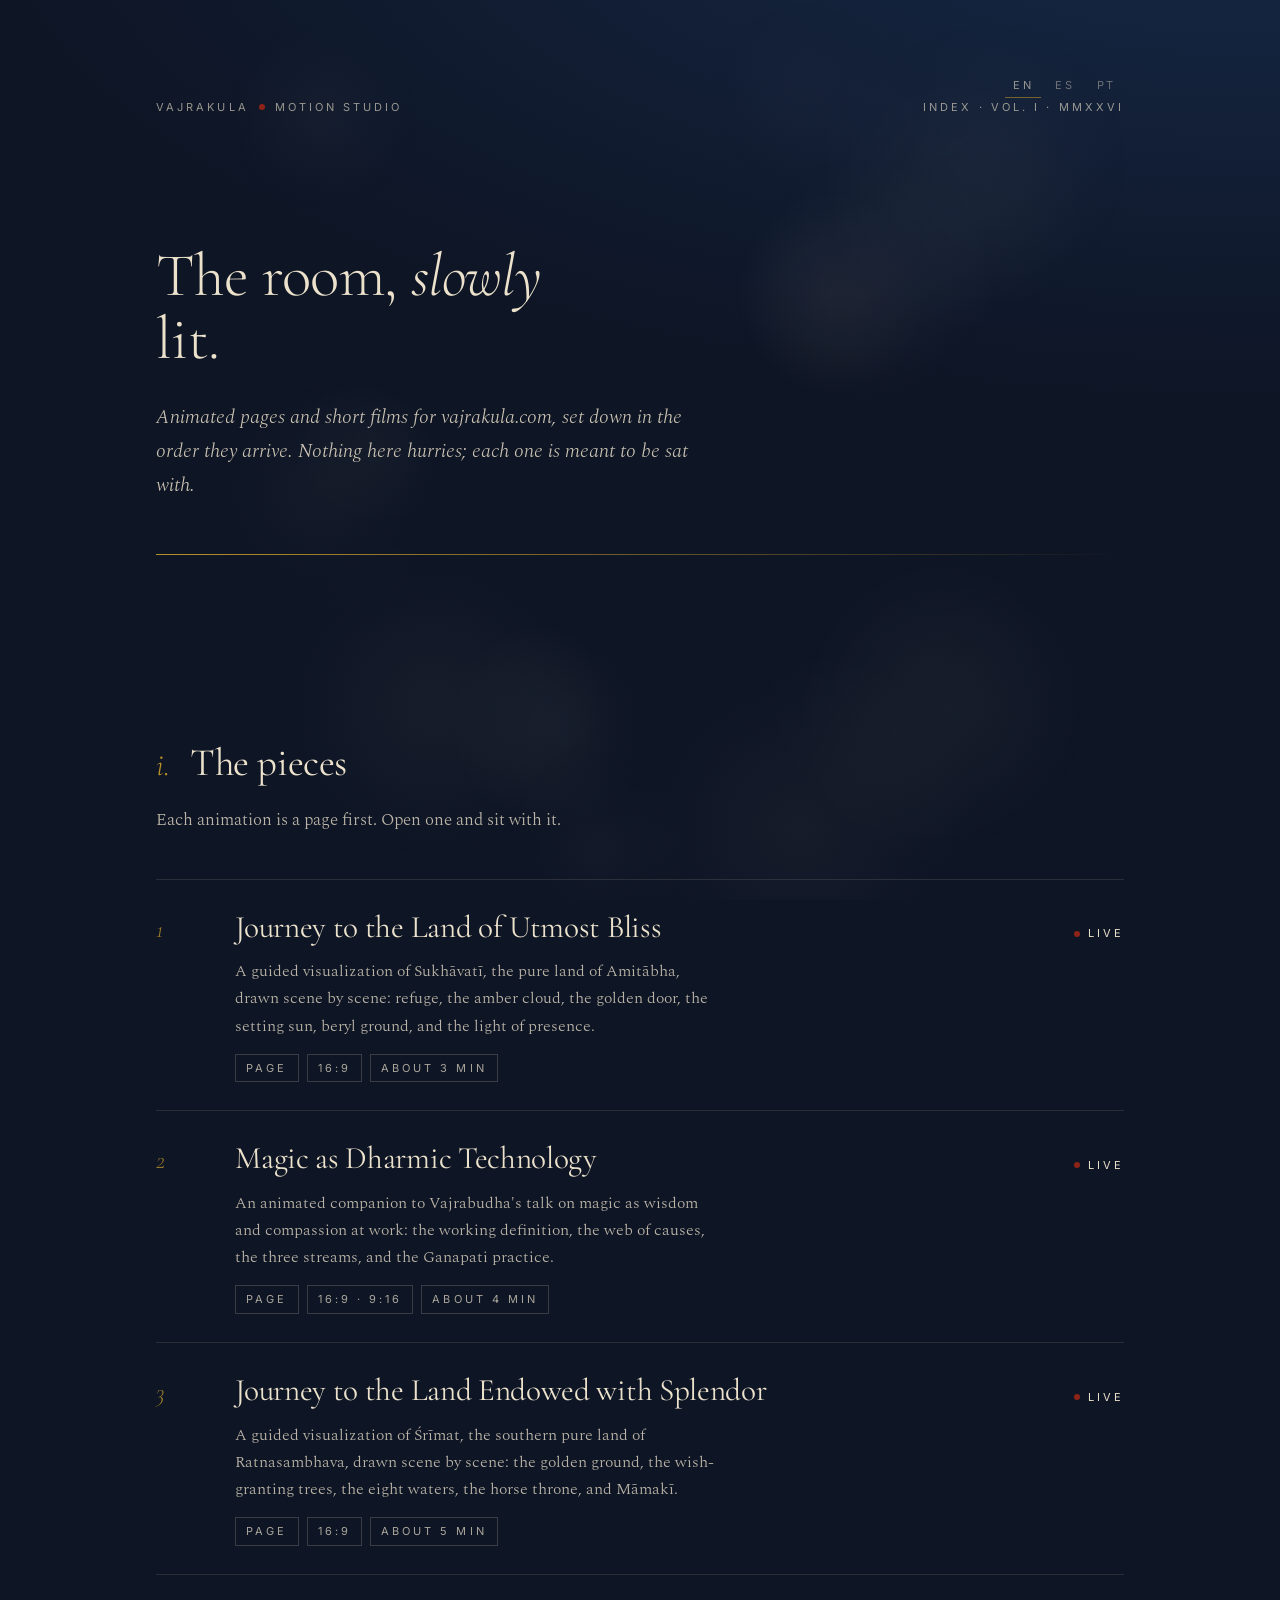
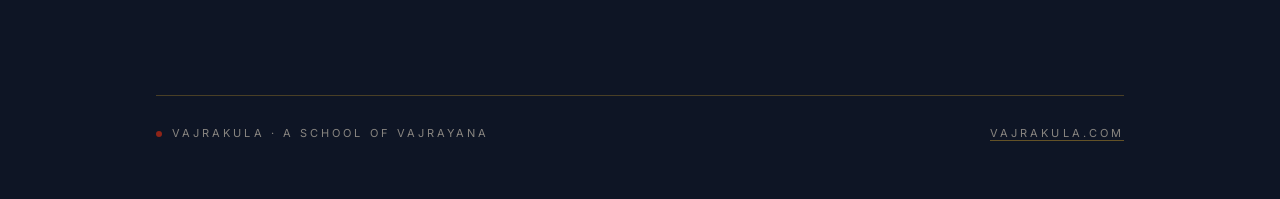
==== commit 6c749a33: "Add Journey to the Land Endowed with Splendor (Śrīmat) animation Trilingual (EN/ES/PT) 21-scene anim" ====
--- a/index.html
+++ b/index.html
@@ -183,11 +183,21 @@
         </a>
       </li>
 
+      <li class="rise" style="--d:4700ms">
+        <a class="piece" href="animations/srimat-journey/">
+          <span class="n">3</span>
+          <h3 data-t>Journey to the Land Endowed with Splendor</h3>
+          <p data-t>A guided visualization of Śrīmat, the southern pure land of Ratnasambhava, drawn scene by scene: the golden ground, the wish-granting trees, the eight waters, the horse throne, and Māmakī.</p>
+          <div class="tags label"><span class="tag" data-t>Page</span><span class="tag">16:9</span><span class="tag" data-t>About 5 min</span></div>
+          <div class="meta label"><span class="status live"><i></i><b data-t style="font-weight:inherit">Live</b></span></div>
+        </a>
+      </li>
+
     </ol>
   </section>
 
 
-  <footer class="label rise" style="--d:4400ms">
+  <footer class="label rise" style="--d:5000ms">
     <span><i class="dot"></i><b data-t style="font-weight:inherit">Vajrakula · A School of Vajrayana</b></span>
     <span><a href="https://vajrakula.com">vajrakula.com</a></span>
   </footer>
@@ -207,6 +217,9 @@
   "A guided visualization of Sukhāvatī, the pure land of Amitābha, drawn scene by scene: refuge, the amber cloud, the golden door, the setting sun, beryl ground, and the light of presence.": "Una visualización guiada de Sukhāvatī, la tierra pura de Amitābha, dibujada escena por escena: el refugio, la nube ámbar, la puerta dorada, el sol poniente, el suelo de berilo y la luz de la presencia.",
   "Magic as Dharmic Technology": "La magia como tecnología dhármica",
   "An animated companion to Vajrabudha's talk on magic as wisdom and compassion at work: the working definition, the web of causes, the three streams, and the Ganapati practice.": "Un acompañamiento animado de la charla de Vajrabudha sobre la magia como sabiduría y compasión en acción: la definición de trabajo, la red de causas, las tres corrientes y la práctica de Ganapati.",
+  "Journey to the Land Endowed with Splendor": "Viaje a la Tierra Dotada de Esplendor",
+  "A guided visualization of Śrīmat, the southern pure land of Ratnasambhava, drawn scene by scene: the golden ground, the wish-granting trees, the eight waters, the horse throne, and Māmakī.": "Una visualización guiada de Śrīmat, la tierra pura del sur de Ratnasambhava, dibujada escena por escena: el suelo dorado, los árboles que conceden deseos, las ocho aguas, el trono de caballos y Māmakī.",
+  "About 5 min": "Unos 5 min",
   "Page": "Página",
   "About 3 min": "Unos 3 min",
   "About 4 min": "Unos 4 min",
@@ -223,6 +236,9 @@
   "A guided visualization of Sukhāvatī, the pure land of Amitābha, drawn scene by scene: refuge, the amber cloud, the golden door, the setting sun, beryl ground, and the light of presence.": "Uma visualização guiada de Sukhāvatī, a terra pura de Amitābha, desenhada cena a cena: o refúgio, a nuvem âmbar, a porta dourada, o sol poente, o chão de berilo e a luz da presença.",
   "Magic as Dharmic Technology": "A magia como tecnologia dhármica",
   "An animated companion to Vajrabudha's talk on magic as wisdom and compassion at work: the working definition, the web of causes, the three streams, and the Ganapati practice.": "Um acompanhamento animado da palestra de Vajrabudha sobre a magia como sabedoria e compaixão em ação: a definição de trabalho, a rede de causas, as três correntes e a prática de Ganapati.",
+  "Journey to the Land Endowed with Splendor": "Jornada à Terra Dotada de Esplendor",
+  "A guided visualization of Śrīmat, the southern pure land of Ratnasambhava, drawn scene by scene: the golden ground, the wish-granting trees, the eight waters, the horse throne, and Māmakī.": "Uma visualização guiada de Śrīmat, a terra pura do sul de Ratnasambhava, desenhada cena a cena: o chão dourado, as árvores que realizam desejos, as oito águas, o trono de cavalos e Māmakī.",
+  "About 5 min": "Cerca de 5 min",
   "Page": "Página",
   "About 3 min": "Cerca de 3 min",
   "About 4 min": "Cerca de 4 min",
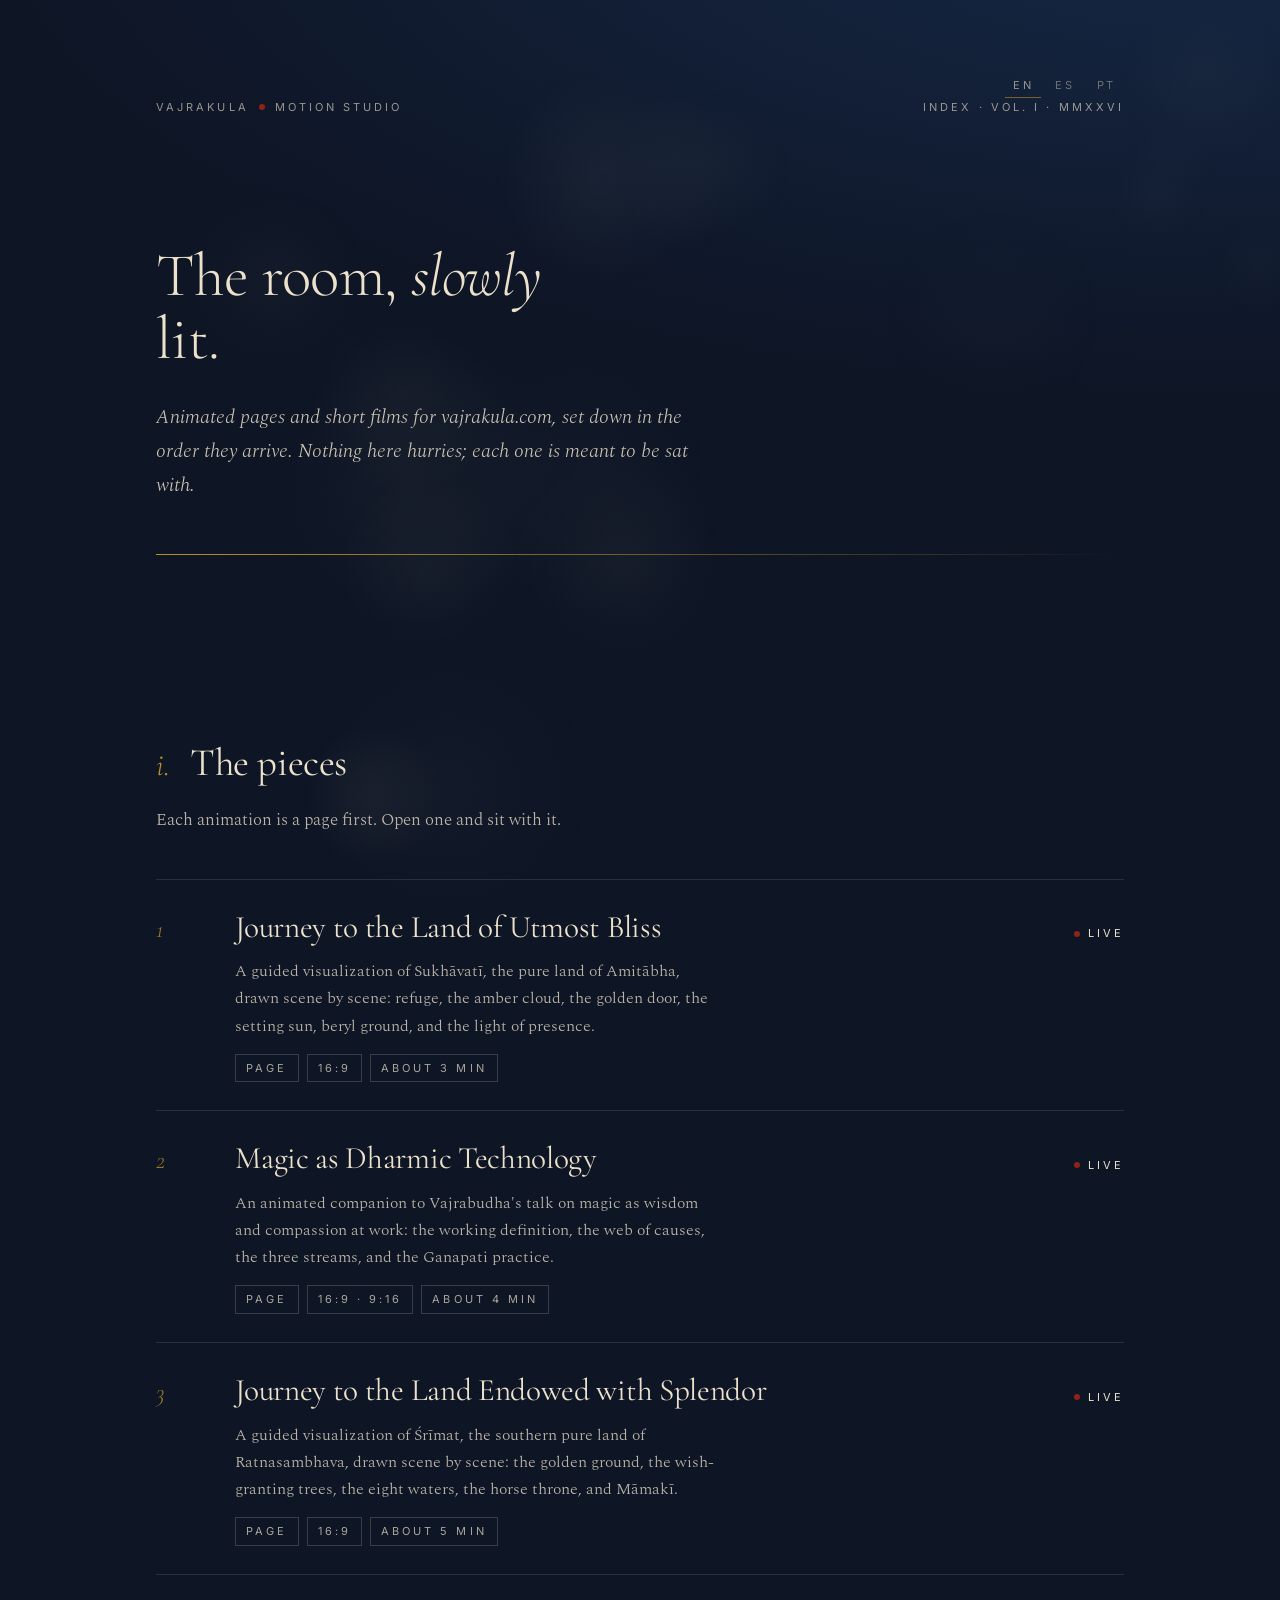
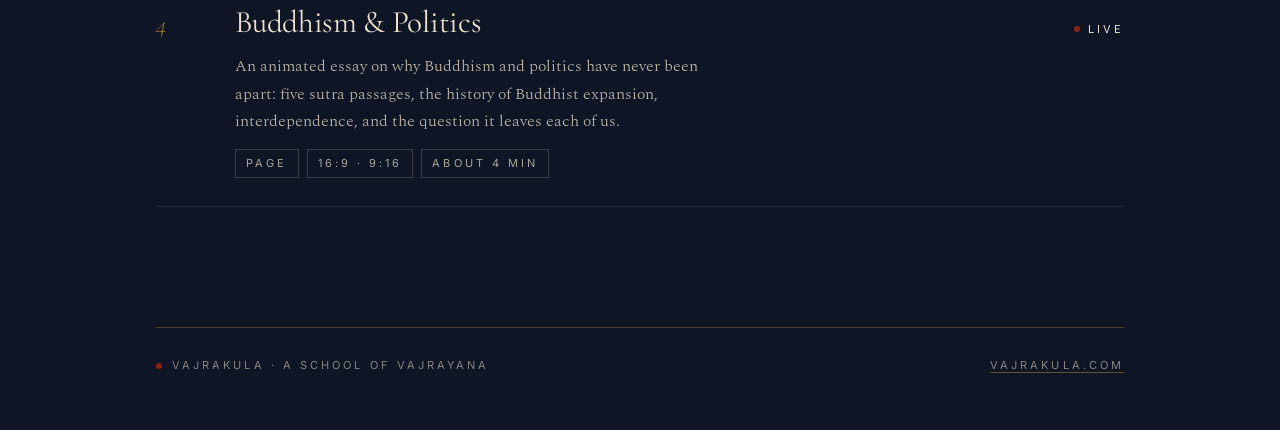
==== commit 07b6fb0e: "Add Buddhism & Politics animation (EN/ES/PT) with 16:9 and 9:16 renders Animated essay in 12 chapter" ====
--- a/index.html
+++ b/index.html
@@ -193,11 +193,21 @@
         </a>
       </li>
 
+      <li class="rise" style="--d:5100ms">
+        <a class="piece" href="animations/buddhism-and-politics/">
+          <span class="n">4</span>
+          <h3 data-t>Buddhism &amp; Politics</h3>
+          <p data-t>An animated essay on why Buddhism and politics have never been apart: five sutra passages, the history of Buddhist expansion, interdependence, and the question it leaves each of us.</p>
+          <div class="tags label"><span class="tag" data-t>Page</span><span class="tag">16:9 · 9:16</span><span class="tag" data-t>About 4 min</span></div>
+          <div class="meta label"><span class="status live"><i></i><b data-t style="font-weight:inherit">Live</b></span></div>
+        </a>
+      </li>
+
     </ol>
   </section>
 
 
-  <footer class="label rise" style="--d:5000ms">
+  <footer class="label rise" style="--d:5500ms">
     <span><i class="dot"></i><b data-t style="font-weight:inherit">Vajrakula · A School of Vajrayana</b></span>
     <span><a href="https://vajrakula.com">vajrakula.com</a></span>
   </footer>
@@ -219,6 +229,8 @@
   "An animated companion to Vajrabudha's talk on magic as wisdom and compassion at work: the working definition, the web of causes, the three streams, and the Ganapati practice.": "Un acompañamiento animado de la charla de Vajrabudha sobre la magia como sabiduría y compasión en acción: la definición de trabajo, la red de causas, las tres corrientes y la práctica de Ganapati.",
   "Journey to the Land Endowed with Splendor": "Viaje a la Tierra Dotada de Esplendor",
   "A guided visualization of Śrīmat, the southern pure land of Ratnasambhava, drawn scene by scene: the golden ground, the wish-granting trees, the eight waters, the horse throne, and Māmakī.": "Una visualización guiada de Śrīmat, la tierra pura del sur de Ratnasambhava, dibujada escena por escena: el suelo dorado, los árboles que conceden deseos, las ocho aguas, el trono de caballos y Māmakī.",
+  "Buddhism &amp; Politics": "Budismo y política",
+  "An animated essay on why Buddhism and politics have never been apart: five sutra passages, the history of Buddhist expansion, interdependence, and the question it leaves each of us.": "Un ensayo animado sobre por qué el budismo y la política nunca han estado separados: cinco pasajes de sutras, la historia de la expansión budista, la interdependencia y la pregunta que nos deja a cada uno.",
   "About 5 min": "Unos 5 min",
   "Page": "Página",
   "About 3 min": "Unos 3 min",
@@ -238,6 +250,8 @@
   "An animated companion to Vajrabudha's talk on magic as wisdom and compassion at work: the working definition, the web of causes, the three streams, and the Ganapati practice.": "Um acompanhamento animado da palestra de Vajrabudha sobre a magia como sabedoria e compaixão em ação: a definição de trabalho, a rede de causas, as três correntes e a prática de Ganapati.",
   "Journey to the Land Endowed with Splendor": "Jornada à Terra Dotada de Esplendor",
   "A guided visualization of Śrīmat, the southern pure land of Ratnasambhava, drawn scene by scene: the golden ground, the wish-granting trees, the eight waters, the horse throne, and Māmakī.": "Uma visualização guiada de Śrīmat, a terra pura do sul de Ratnasambhava, desenhada cena a cena: o chão dourado, as árvores que realizam desejos, as oito águas, o trono de cavalos e Māmakī.",
+  "Buddhism &amp; Politics": "Budismo e política",
+  "An animated essay on why Buddhism and politics have never been apart: five sutra passages, the history of Buddhist expansion, interdependence, and the question it leaves each of us.": "Um ensaio animado sobre por que o budismo e a política nunca estiveram separados: cinco passagens de sutras, a história da expansão budista, a interdependência e a pergunta que ele deixa para cada um de nós.",
   "About 5 min": "Cerca de 5 min",
   "Page": "Página",
   "About 3 min": "Cerca de 3 min",
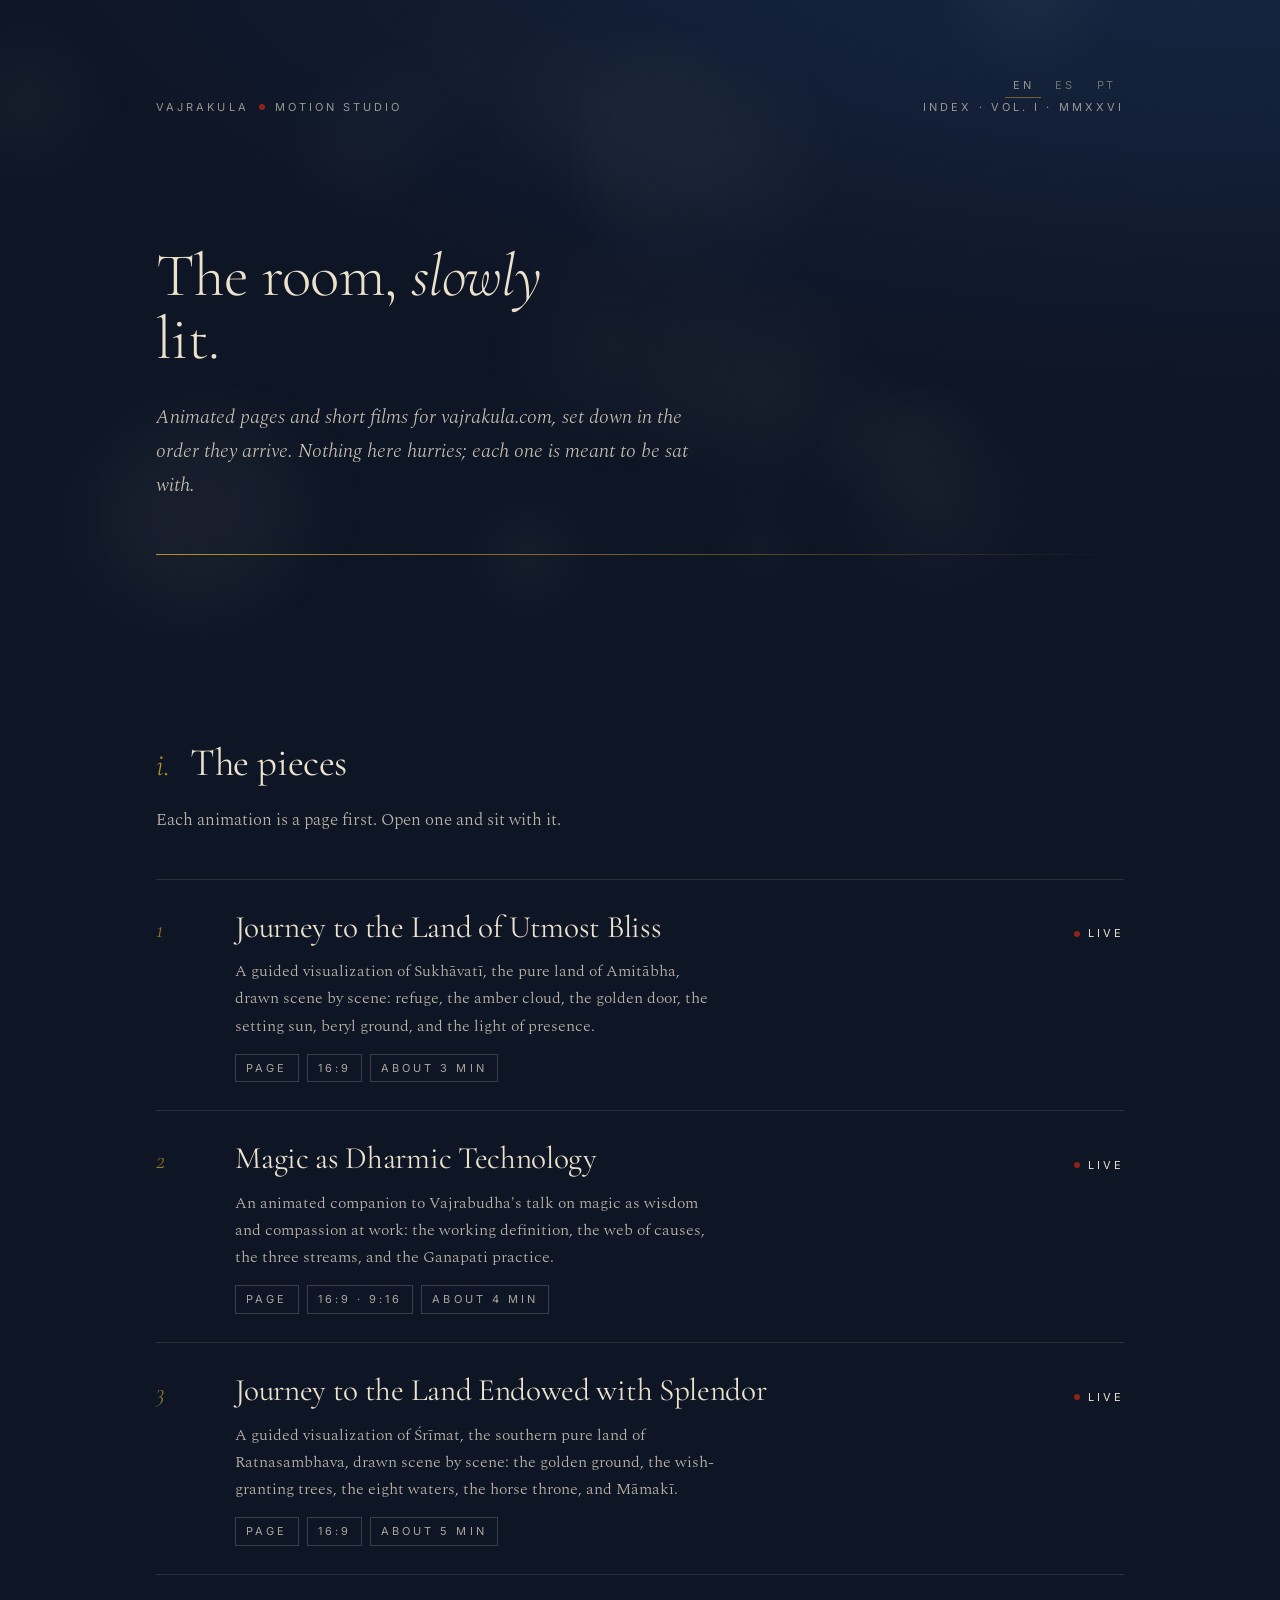
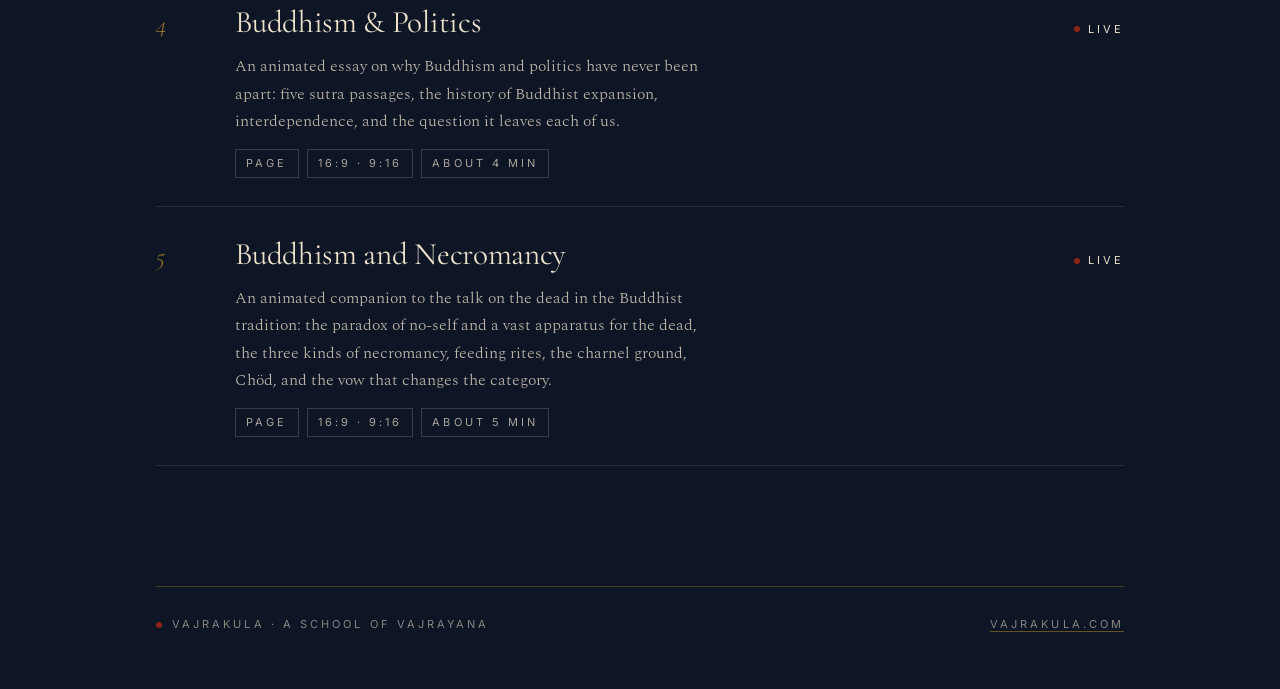
==== commit fdd63fc7: "Add Buddhism and Necromancy animation (EN/ES/PT) and gallery entry Co-Authored-By: Claude Sonnet 5.5" ====
--- a/index.html
+++ b/index.html
@@ -203,6 +203,16 @@
         </a>
       </li>
 
+      <li class="rise" style="--d:5900ms">
+        <a class="piece" href="animations/buddhism-and-necromancy/">
+          <span class="n">5</span>
+          <h3 data-t>Buddhism and Necromancy</h3>
+          <p data-t>An animated companion to the talk on the dead in the Buddhist tradition: the paradox of no-self and a vast apparatus for the dead, the three kinds of necromancy, feeding rites, the charnel ground, Chöd, and the vow that changes the category.</p>
+          <div class="tags label"><span class="tag" data-t>Page</span><span class="tag">16:9 · 9:16</span><span class="tag" data-t>About 5 min</span></div>
+          <div class="meta label"><span class="status live"><i></i><b data-t style="font-weight:inherit">Live</b></span></div>
+        </a>
+      </li>
+
     </ol>
   </section>
 
@@ -231,6 +241,8 @@
   "A guided visualization of Śrīmat, the southern pure land of Ratnasambhava, drawn scene by scene: the golden ground, the wish-granting trees, the eight waters, the horse throne, and Māmakī.": "Una visualización guiada de Śrīmat, la tierra pura del sur de Ratnasambhava, dibujada escena por escena: el suelo dorado, los árboles que conceden deseos, las ocho aguas, el trono de caballos y Māmakī.",
   "Buddhism &amp; Politics": "Budismo y política",
   "An animated essay on why Buddhism and politics have never been apart: five sutra passages, the history of Buddhist expansion, interdependence, and the question it leaves each of us.": "Un ensayo animado sobre por qué el budismo y la política nunca han estado separados: cinco pasajes de sutras, la historia de la expansión budista, la interdependencia y la pregunta que nos deja a cada uno.",
+  "Buddhism and Necromancy": "Budismo y nigromancia",
+  "An animated companion to the talk on the dead in the Buddhist tradition: the paradox of no-self and a vast apparatus for the dead, the three kinds of necromancy, feeding rites, the charnel ground, Chöd, and the vow that changes the category.": "Un acompañamiento animado de la charla sobre los muertos en la tradición budista: la paradoja del no-yo y un vasto aparato para los muertos, las tres clases de nigromancia, los ritos de alimentación, el campo de cremación, el Chöd y el voto que cambia la categoría.",
   "About 5 min": "Unos 5 min",
   "Page": "Página",
   "About 3 min": "Unos 3 min",
@@ -252,6 +264,8 @@
   "A guided visualization of Śrīmat, the southern pure land of Ratnasambhava, drawn scene by scene: the golden ground, the wish-granting trees, the eight waters, the horse throne, and Māmakī.": "Uma visualização guiada de Śrīmat, a terra pura do sul de Ratnasambhava, desenhada cena a cena: o chão dourado, as árvores que realizam desejos, as oito águas, o trono de cavalos e Māmakī.",
   "Buddhism &amp; Politics": "Budismo e política",
   "An animated essay on why Buddhism and politics have never been apart: five sutra passages, the history of Buddhist expansion, interdependence, and the question it leaves each of us.": "Um ensaio animado sobre por que o budismo e a política nunca estiveram separados: cinco passagens de sutras, a história da expansão budista, a interdependência e a pergunta que ele deixa para cada um de nós.",
+  "Buddhism and Necromancy": "Budismo e necromancia",
+  "An animated companion to the talk on the dead in the Buddhist tradition: the paradox of no-self and a vast apparatus for the dead, the three kinds of necromancy, feeding rites, the charnel ground, Chöd, and the vow that changes the category.": "Um acompanhamento animado da palestra sobre os mortos na tradição budista: o paradoxo do não-eu e um vasto aparato para os mortos, os três tipos de necromancia, os ritos de alimentação, o campo de cremação, o Chöd e o voto que muda a categoria.",
   "About 5 min": "Cerca de 5 min",
   "Page": "Página",
   "About 3 min": "Cerca de 3 min",
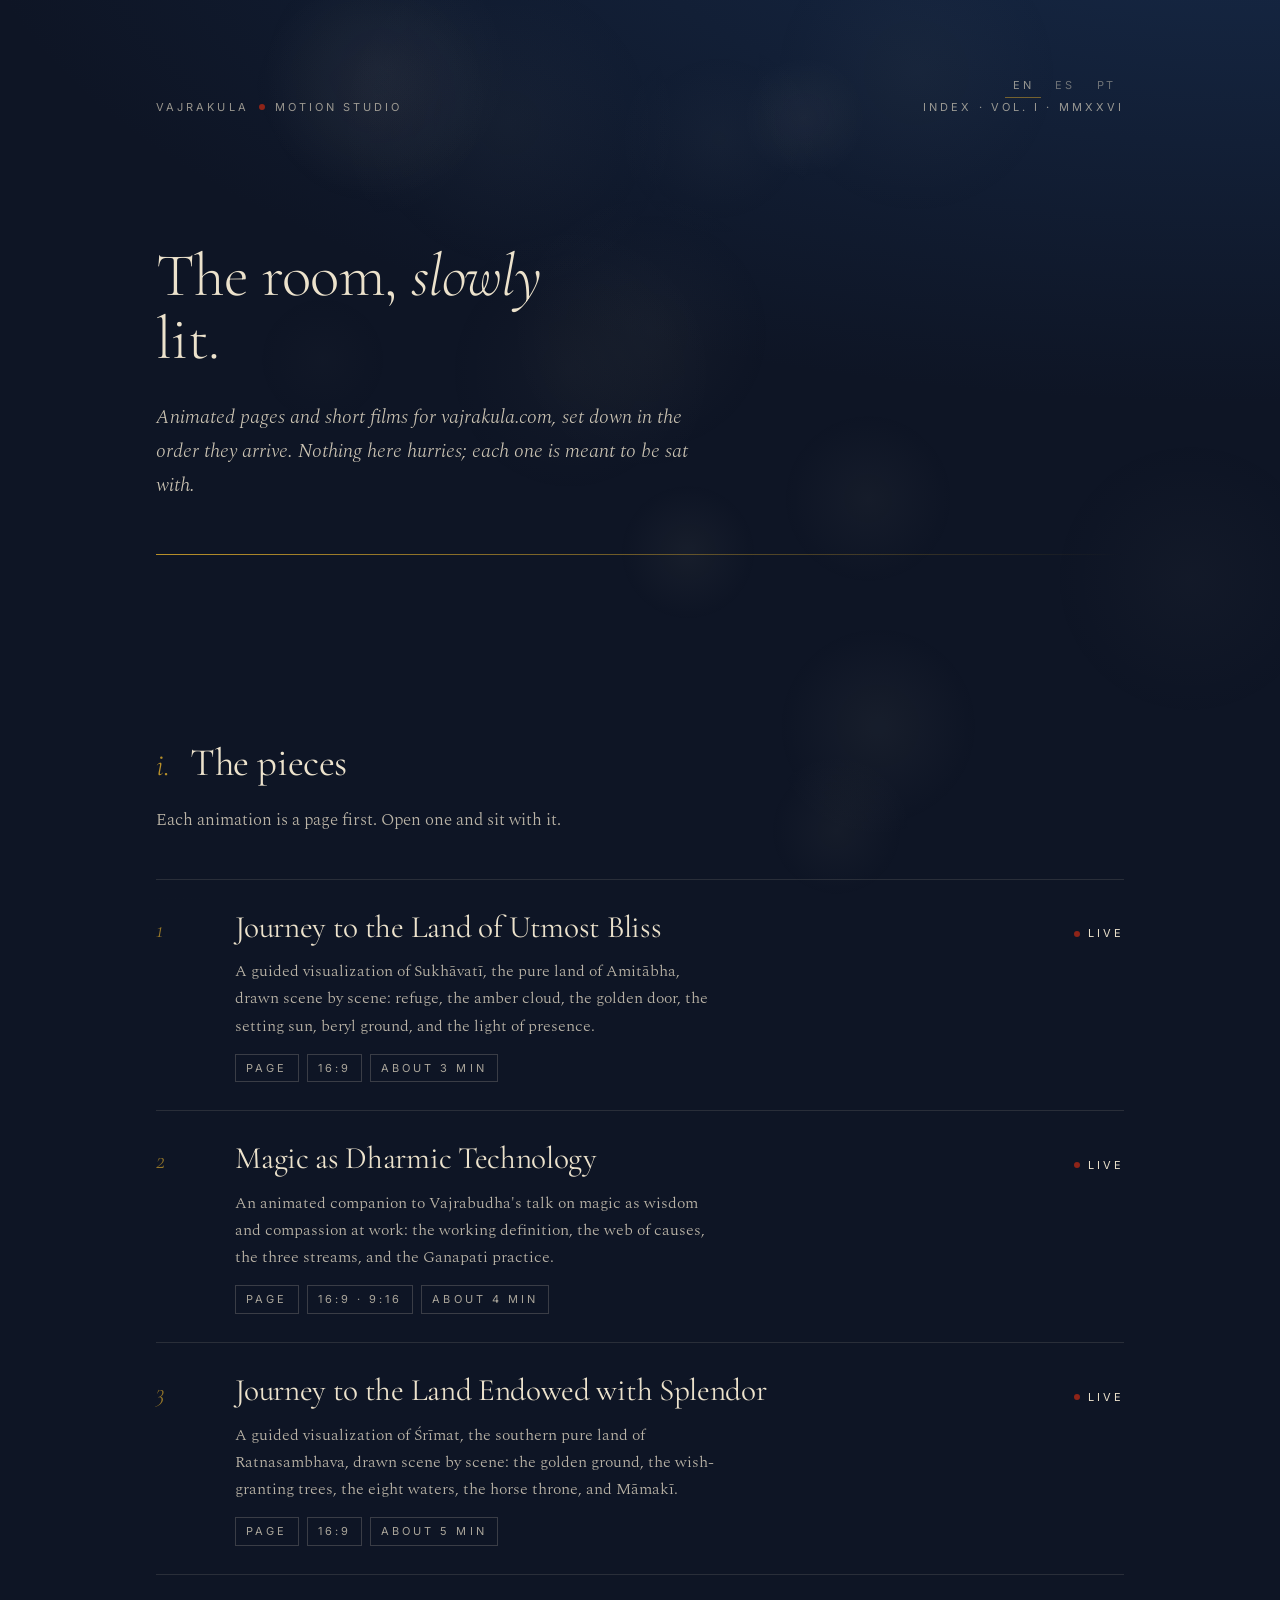
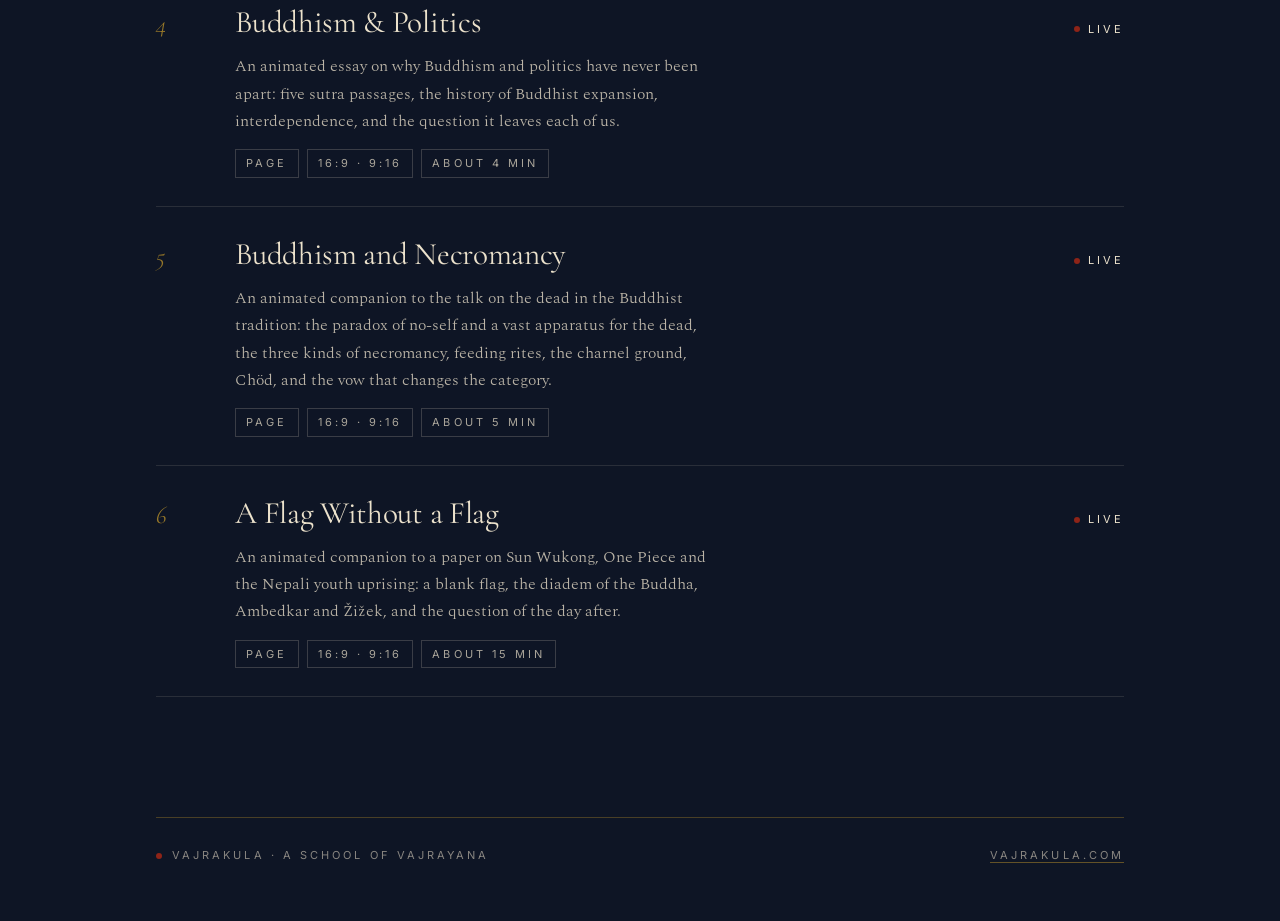
==== commit 7ccb3133: "Add A Flag Without a Flag animation (EN/ES/PT) and gallery entry Animated companion to the CARI pape" ====
--- a/index.html
+++ b/index.html
@@ -209,6 +209,16 @@
           <h3 data-t>Buddhism and Necromancy</h3>
           <p data-t>An animated companion to the talk on the dead in the Buddhist tradition: the paradox of no-self and a vast apparatus for the dead, the three kinds of necromancy, feeding rites, the charnel ground, Chöd, and the vow that changes the category.</p>
           <div class="tags label"><span class="tag" data-t>Page</span><span class="tag">16:9 · 9:16</span><span class="tag" data-t>About 5 min</span></div>
+          <div class="meta label"><span class="status live"><i></i><b data-t style="font-weight:inherit">Live</b></span></div>
+        </a>
+      </li>
+
+      <li class="rise" style="--d:6700ms">
+        <a class="piece" href="animations/flag-without-a-flag/">
+          <span class="n">6</span>
+          <h3 data-t>A Flag Without a Flag</h3>
+          <p data-t>An animated companion to a paper on Sun Wukong, One Piece and the Nepali youth uprising: a blank flag, the diadem of the Buddha, Ambedkar and Žižek, and the question of the day after.</p>
+          <div class="tags label"><span class="tag" data-t>Page</span><span class="tag">16:9 · 9:16</span><span class="tag" data-t>About 15 min</span></div>
           <div class="meta label"><span class="status live"><i></i><b data-t style="font-weight:inherit">Live</b></span></div>
         </a>
       </li>
@@ -248,7 +258,10 @@
   "About 3 min": "Unos 3 min",
   "About 4 min": "Unos 4 min",
   "Live": "Disponible",
-  "Vajrakula · A School of Vajrayana": "Vajrakula · Una escuela de Vajrayana"
+  "Vajrakula · A School of Vajrayana": "Vajrakula · Una escuela de Vajrayana",
+  "A Flag Without a Flag": "Bandera sin bandera",
+  "An animated companion to a paper on Sun Wukong, One Piece and the Nepali youth uprising: a blank flag, the diadem of the Buddha, Ambedkar and Žižek, and the question of the day after.": "Un acompañamiento animado de una ponencia sobre Sun Wukong, One Piece y la rebelión juvenil en Nepal: una bandera en blanco, la diadema del Buda, Ambedkar y Žižek, y la pregunta del día después.",
+  "About 15 min": "Unos 15 min"
  },
  "pt": {
   "Index · Vol. I · MMXXVI": "Índice · Vol. I · MMXXVI",
@@ -271,7 +284,10 @@
   "About 3 min": "Cerca de 3 min",
   "About 4 min": "Cerca de 4 min",
   "Live": "Disponível",
-  "Vajrakula · A School of Vajrayana": "Vajrakula · Uma escola de Vajrayana"
+  "Vajrakula · A School of Vajrayana": "Vajrakula · Uma escola de Vajrayana",
+  "A Flag Without a Flag": "Bandeira sem bandeira",
+  "An animated companion to a paper on Sun Wukong, One Piece and the Nepali youth uprising: a blank flag, the diadem of the Buddha, Ambedkar and Žižek, and the question of the day after.": "Um acompanhamento animado de uma apresentação sobre Sun Wukong, One Piece e a rebelião juvenil no Nepal: uma bandeira em branco, a diadema do Buda, Ambedkar e Žižek, e a pergunta do dia seguinte.",
+  "About 15 min": "Cerca de 15 min"
  }
 }, META={"es": "Un índice de páginas animadas y cortometrajes para vajrakula.com.", "pt": "Um índice de páginas animadas e curtas-metragens para vajrakula.com."}, LANGS=['en','es','pt'];
   function q(n){try{return new URLSearchParams(location.search).get(n);}catch(e){return null;}}
